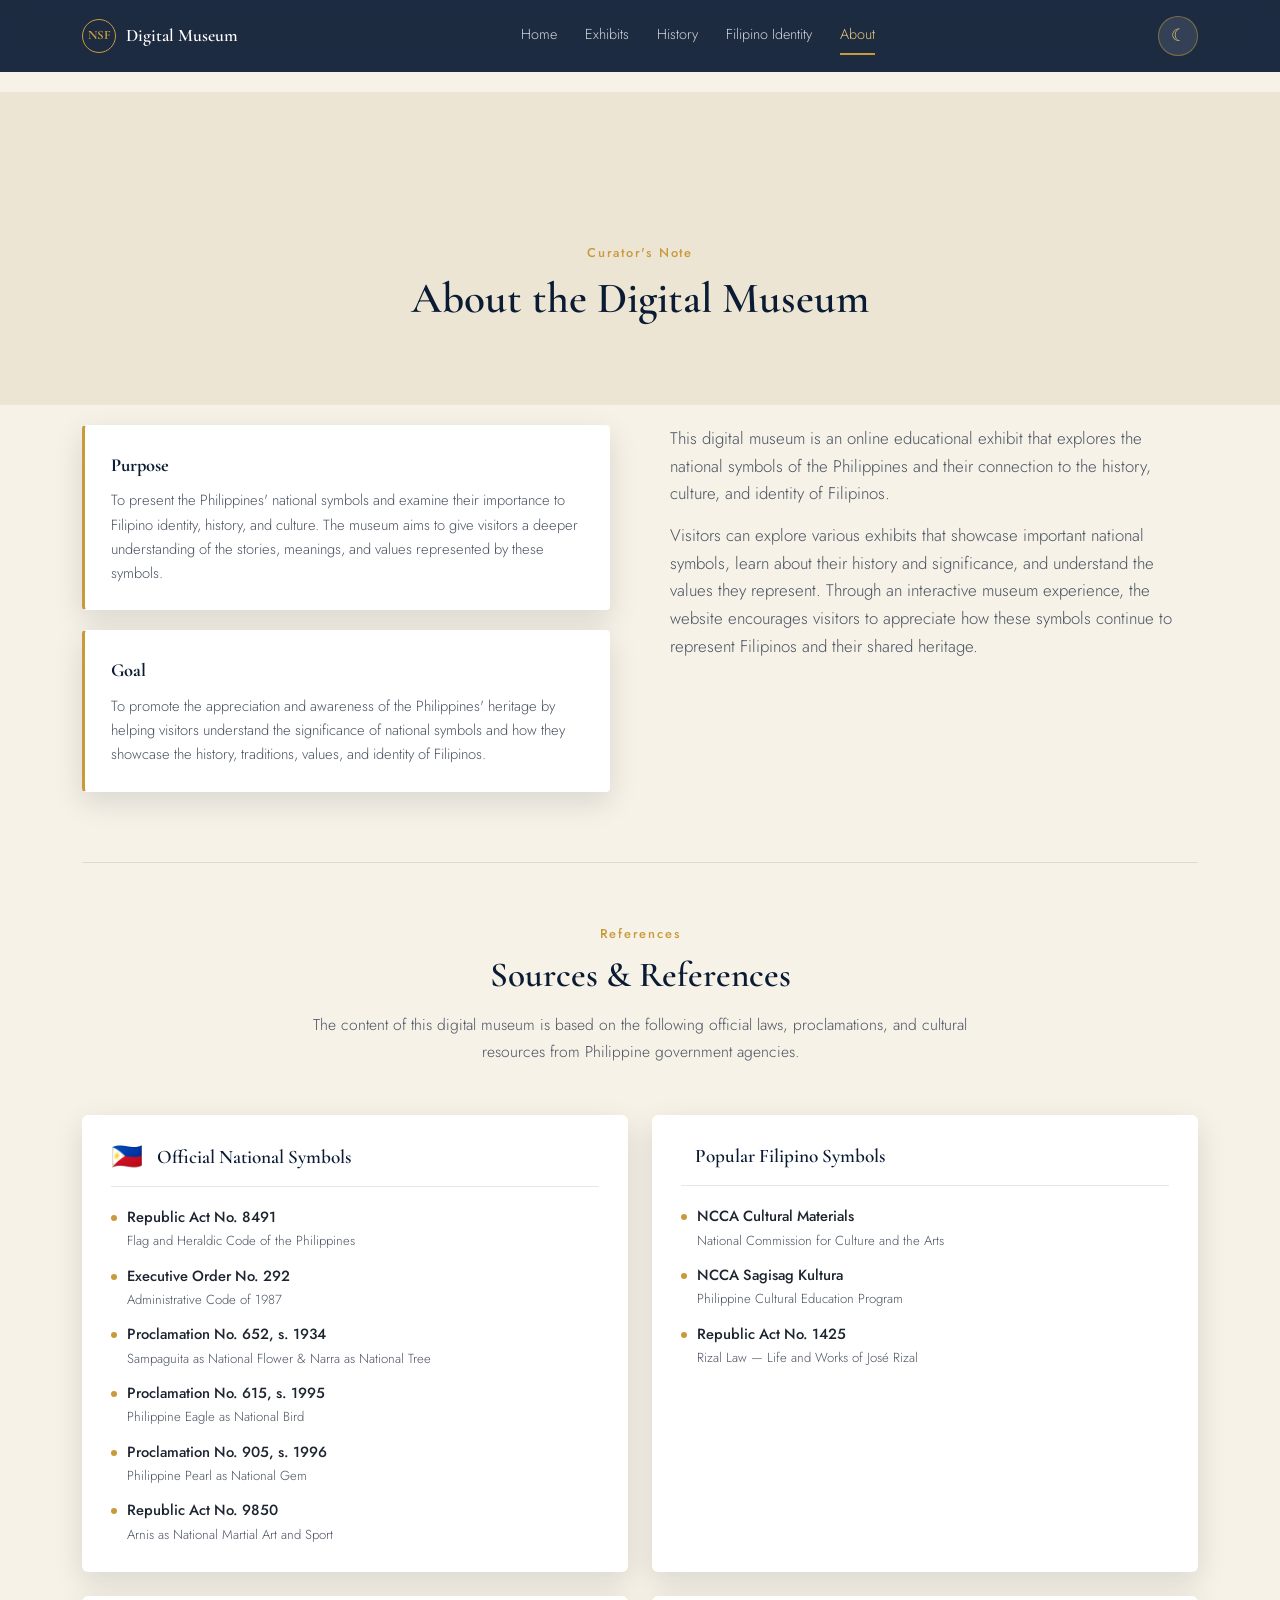
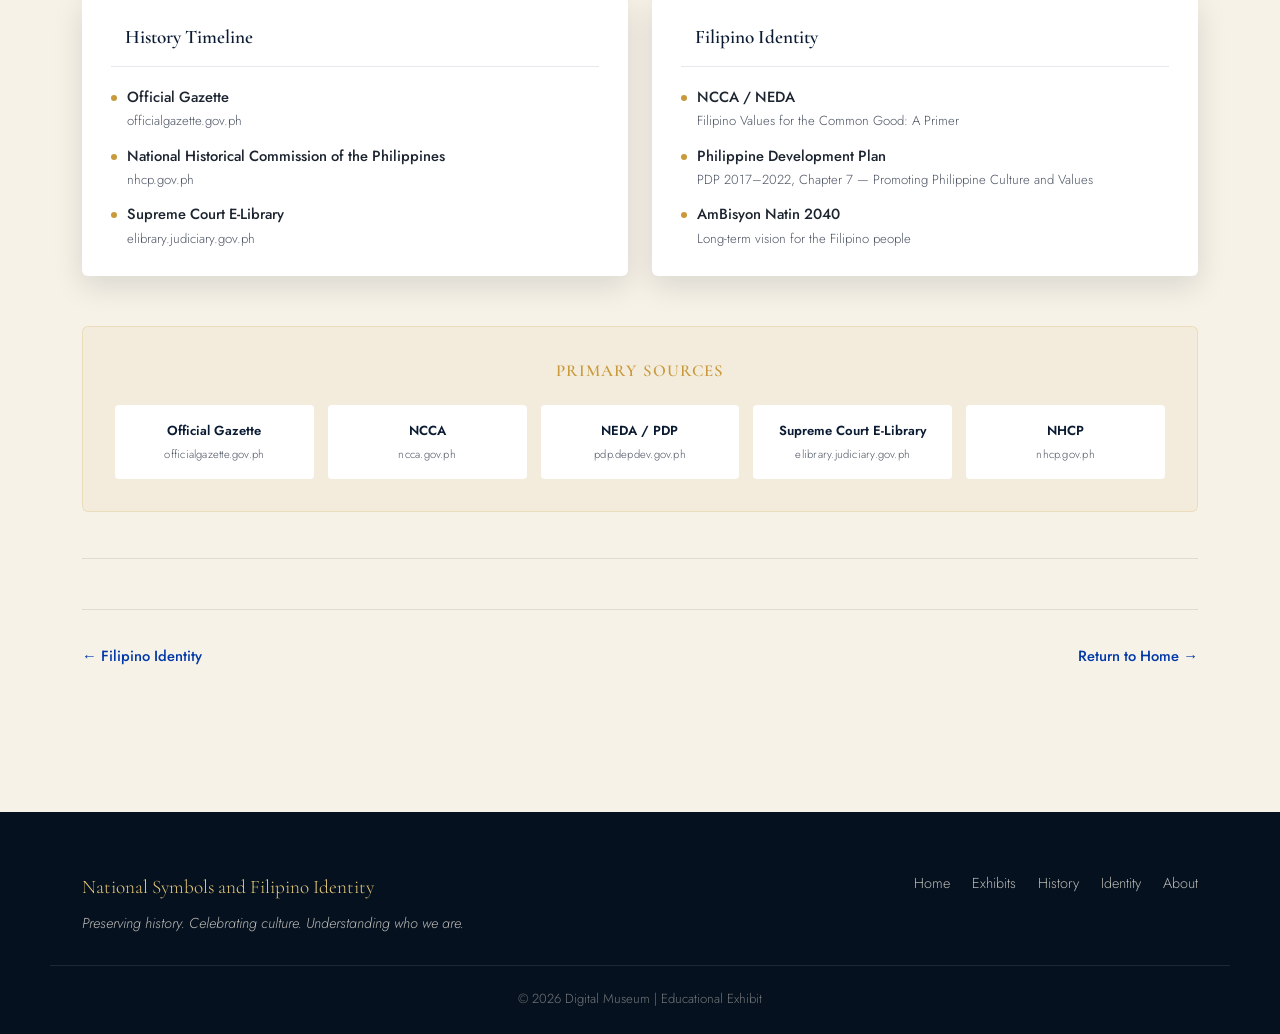
==== about.html @ f68a49ad "Add files via upload" ====
<!DOCTYPE html>
<html lang="en">
<head>
<meta charset="UTF-8">
<meta name="viewport" content="width=device-width, initial-scale=1.0">
<title>About the Digital Museum</title>
<meta name="description" content="About this educational digital exhibit on Philippine national symbols and Filipino identity.">
<link rel="preconnect" href="https://fonts.googleapis.com">
<link rel="preconnect" href="https://fonts.gstatic.com" crossorigin>
<link href="https://fonts.googleapis.com/css2?family=Cormorant+Garamond:ital,wght@0,500;0,600;0,700;1,500&family=Jost:wght@300;400;500;600&display=swap" rel="stylesheet">
<link rel="stylesheet" href="style.css">
</head>
<body>

<header class="navbar" id="navbar">
  <div class="nav-inner">
    <a href="index.html" class="nav-brand">
      <span class="brand-mark">NSF</span>
      <span class="brand-text">Digital&nbsp;Museum</span>
    </a>
    <nav class="nav-links" id="navLinks">
      <a href="index.html">Home</a>
      <a href="exhibits.html">Exhibits</a>
      <a href="history.html">History</a>
      <a href="identity.html">Filipino Identity</a>
      <a href="about.html" class="active" aria-current="page">About</a>
    </nav>
    <div class="nav-right">
      <button class="theme-toggle" id="themeToggle" aria-label="Toggle dark mode" title="Toggle dark mode">
        <span class="icon-moon">☾</span>
        <span class="icon-sun">☀</span>
      </button>
      <button class="nav-toggle" id="navToggle" aria-label="Toggle navigation" aria-expanded="false">
        <span></span><span></span><span></span>
      </button>
    </div>
  </div>
</header>

<main class="page-main">

  <div class="page-title-block">
    <div class="container">
      <p class="section-eyebrow center">Curator's Note</p>
      <h1 class="section-title center">About the Digital Museum</h1>
    </div>
  </div>

  <section class="about">
    <div class="container">
      <div class="about-grid">
        <div class="about-cards">
          <div class="about-card reveal">
            <h4>Purpose</h4>
            <p>To present the Philippines' national symbols and examine their importance to Filipino identity, history, and culture. The museum aims to give visitors a deeper understanding of the stories, meanings, and values represented by these symbols.</p>
          </div>
          <div class="about-card reveal">
            <h4>Goal</h4>
            <p>To promote the appreciation and awareness of the Philippines' heritage by helping visitors understand the significance of national symbols and how they showcase the history, traditions, values, and identity of Filipinos.</p>
          </div>
        </div>
        <div class="reveal">
          <p class="section-body">This digital museum is an online educational exhibit that explores the national symbols of the Philippines and their connection to the history, culture, and identity of Filipinos.</p>
          <p class="section-body">Visitors can explore various exhibits that showcase important national symbols, learn about their history and significance, and understand the values they represent. Through an interactive museum experience, the website encourages visitors to appreciate how these symbols continue to represent Filipinos and their shared heritage.</p>
        </div>
      </div>

      <!-- ===== SOURCES & REFERENCES ===== -->
      <div class="sources-section reveal">
        <div class="sources-header">
          <p class="section-eyebrow">References</p>
          <h2 class="sources-title">Sources &amp; References</h2>
          <p class="sources-intro">The content of this digital museum is based on the following official laws, proclamations, and cultural resources from Philippine government agencies.</p>
        </div>

        <div class="sources-grid">

          <!-- Official National Symbols -->
          <div class="sources-card">
            <div class="sources-card-header">
              <span class="sources-card-icon">🇵🇭</span>
              <h3>Official National Symbols</h3>
            </div>
            <ul class="sources-list">
              <li>
                <span class="source-name">Republic Act No. 8491</span>
                <span class="source-desc">Flag and Heraldic Code of the Philippines</span>
              </li>
              <li>
                <span class="source-name">Executive Order No. 292</span>
                <span class="source-desc">Administrative Code of 1987</span>
              </li>
              <li>
                <span class="source-name">Proclamation No. 652, s. 1934</span>
                <span class="source-desc">Sampaguita as National Flower &amp; Narra as National Tree</span>
              </li>
              <li>
                <span class="source-name">Proclamation No. 615, s. 1995</span>
                <span class="source-desc">Philippine Eagle as National Bird</span>
              </li>
              <li>
                <span class="source-name">Proclamation No. 905, s. 1996</span>
                <span class="source-desc">Philippine Pearl as National Gem</span>
              </li>
              <li>
                <span class="source-name">Republic Act No. 9850</span>
                <span class="source-desc">Arnis as National Martial Art and Sport</span>
              </li>
            </ul>
          </div>

          <!-- Popular Filipino Symbols -->
          <div class="sources-card">
            <div class="sources-card-header">
              <span class="sources-card-icon"></span>
              <h3>Popular Filipino Symbols</h3>
            </div>
            <ul class="sources-list">
              <li>
                <span class="source-name">NCCA Cultural Materials</span>
                <span class="source-desc">National Commission for Culture and the Arts</span>
              </li>
              <li>
                <span class="source-name">NCCA Sagisag Kultura</span>
                <span class="source-desc">Philippine Cultural Education Program</span>
              </li>
              <li>
                <span class="source-name">Republic Act No. 1425</span>
                <span class="source-desc">Rizal Law — Life and Works of José Rizal</span>
              </li>
            </ul>
          </div>

          <!-- History Timeline -->
          <div class="sources-card">
            <div class="sources-card-header">
              <span class="sources-card-icon"></span>
              <h3>History Timeline</h3>
            </div>
            <ul class="sources-list">
              <li>
                <span class="source-name">Official Gazette</span>
                <span class="source-desc">officialgazette.gov.ph</span>
              </li>
              <li>
                <span class="source-name">National Historical Commission of the Philippines</span>
                <span class="source-desc">nhcp.gov.ph</span>
              </li>
              <li>
                <span class="source-name">Supreme Court E-Library</span>
                <span class="source-desc">elibrary.judiciary.gov.ph</span>
              </li>
            </ul>
          </div>

          <!-- Filipino Identity -->
          <div class="sources-card">
            <div class="sources-card-header">
              <span class="sources-card-icon"></span>
              <h3>Filipino Identity</h3>
            </div>
            <ul class="sources-list">
              <li>
                <span class="source-name">NCCA / NEDA</span>
                <span class="source-desc">Filipino Values for the Common Good: A Primer</span>
              </li>
              <li>
                <span class="source-name">Philippine Development Plan</span>
                <span class="source-desc">PDP 2017–2022, Chapter 7 — Promoting Philippine Culture and Values</span>
              </li>
              <li>
                <span class="source-name">AmBisyon Natin 2040</span>
                <span class="source-desc">Long-term vision for the Filipino people</span>
              </li>
            </ul>
          </div>

        </div>

        <!-- Primary Sources Links -->
        <div class="sources-links">
          <p class="sources-links-title">Primary Sources</p>
          <div class="sources-links-grid">
            <a href="https://www.officialgazette.gov.ph" target="_blank" rel="noopener" class="source-link">
              <span class="source-link-name">Official Gazette</span>
              <span class="source-link-url">officialgazette.gov.ph</span>
            </a>
            <a href="https://ncca.gov.ph" target="_blank" rel="noopener" class="source-link">
              <span class="source-link-name">NCCA</span>
              <span class="source-link-url">ncca.gov.ph</span>
            </a>
            <a href="https://pdp.depdev.gov.ph" target="_blank" rel="noopener" class="source-link">
              <span class="source-link-name">NEDA / PDP</span>
              <span class="source-link-url">pdp.depdev.gov.ph</span>
            </a>
            <a href="https://elibrary.judiciary.gov.ph" target="_blank" rel="noopener" class="source-link">
              <span class="source-link-name">Supreme Court E-Library</span>
              <span class="source-link-url">elibrary.judiciary.gov.ph</span>
            </a>
            <a href="https://nhcp.gov.ph" target="_blank" rel="noopener" class="source-link">
              <span class="source-link-name">NHCP</span>
              <span class="source-link-url">nhcp.gov.ph</span>
            </a>
          </div>
        </div>

      </div>

      <div class="about-project">
        <nav class="journey-nav" aria-label="Museum journey navigation">
          <a href="identity.html" class="journey-link prev">&larr; Filipino Identity</a>
          <a href="index.html" class="journey-link next">Return to Home &rarr;</a>
        </nav>
      </div>
    </div>
  </section>

</main>

<footer class="site-footer">
  <div class="container footer-grid">
    <div>
      <p class="footer-title">National Symbols and Filipino Identity</p>
      <p class="footer-tagline">Preserving history. Celebrating culture. Understanding who we are.</p>
    </div>
    <nav class="footer-links">
      <a href="index.html">Home</a>
      <a href="exhibits.html">Exhibits</a>
      <a href="history.html">History</a>
      <a href="identity.html">Identity</a>
      <a href="about.html">About</a>
    </nav>
  </div>
  <p class="footer-copy">&copy; 2026 Digital Museum | Educational Exhibit</p>
</footer>

<script src="script.js"></script>
</body>
</html>
---- style.css ----
/* =============================================================
   National Symbols and Filipino Identity — Digital Museum
   Shared stylesheet used by every page
   ============================================================= */

:root {
  --navy: #0a1b33;
  --navy-deep: #06111f;
  --ph-blue: #0038a8;
  --gold: #c99a3c;
  --gold-light: #e6c878;
  --cream: #f6f2e7;
  --cream-dim: #ece5d3;
  --red: #ce1126;
  --ink: #1c2430;
  --white: #ffffff;

  --font-display: "Cormorant Garamond", Georgia, serif;
  --font-body: "Jost", "Segoe UI", sans-serif;

  --radius: 4px;
  --shadow-soft: 0 20px 50px rgba(6, 17, 31, 0.18);
  --shadow-card: 0 10px 30px rgba(6, 17, 31, 0.12);
  --transition: 0.35s cubic-bezier(0.4, 0, 0.2, 1);
}

/* =============================================================
   LIGHT MODE (default) — cream theme
   ============================================================= */

:root {
  --bg-main: var(--cream);
  --bg-alt: var(--cream-dim);
  --bg-viewer: var(--navy-deep);
  --bg-navbar: rgba(10, 27, 51, 0.92);

  --text-main: var(--ink);
  --text-muted: #4a5261;
  --text-heading: var(--navy);

  --card-bg: var(--white);
  --card-border: transparent;
  --line-color: rgba(10,27,51,0.1);
}

/* =============================================================
   DARK MODE — navy theme
   ============================================================= */

body.dark-mode {
  --bg-main: var(--navy-deep);
  --bg-alt: var(--navy);
  --bg-viewer: var(--navy-deep);
  --bg-navbar: rgba(6, 17, 31, 0.95);

  --text-main: rgba(246,242,231,0.85);
  --text-muted: rgba(246,242,231,0.7);
  --text-heading: var(--gold-light);

  --card-bg: rgba(255,255,255,0.06);
  --card-border: rgba(201,154,60,0.25);
  --line-color: rgba(255,255,255,0.12);
}

* { margin: 0; padding: 0; box-sizing: border-box; }

html { scroll-behavior: smooth; scroll-padding-top: 90px; }

body {
  font-family: var(--font-body);
  background: var(--bg-main);
  color: var(--text-main);
  line-height: 1.65;
  font-weight: 300;
  -webkit-font-smoothing: antialiased;
  overflow-x: hidden;
  transition: background 0.4s ease, color 0.4s ease;
}

img, svg { max-width: 100%; display: block; }
a { color: inherit; text-decoration: none; }

.container { max-width: 1180px; margin: 0 auto; padding: 0 32px; }

.sr-only {
  position: absolute; width: 1px; height: 1px;
  overflow: hidden; clip: rect(0,0,0,0); white-space: nowrap;
}

@media (prefers-reduced-motion: reduce) {
  *, *::before, *::after { animation-duration: 0.001ms !important; transition-duration: 0.001ms !important; }
  html { scroll-behavior: auto; }
}

/* ---------- Page header spacer ---------- */
.page-main { padding-top: 92px; background: var(--bg-main); transition: background 0.4s ease; }

/* ---------- Typography helpers ---------- */

.section-eyebrow {
  font-size: 0.8rem; letter-spacing: 0.14em; color: var(--gold);
  font-weight: 500; margin-bottom: 10px;
}
.section-eyebrow.center { text-align: center; }
.section-eyebrow.on-dark { color: var(--gold-light); }

.section-title {
  font-family: var(--font-display); font-weight: 600;
  font-size: clamp(1.8rem, 3.4vw, 2.7rem); color: var(--text-heading);
  margin-bottom: 20px; line-height: 1.2;
  transition: color 0.4s ease;
}
.section-title.center { text-align: center; }
.section-title.on-dark { color: var(--white); }

.section-body {
  font-size: 1.05rem; color: var(--text-muted); max-width: 62ch; margin-bottom: 14px;
  transition: color 0.4s ease;
}
.section-body.center { margin-left: auto; margin-right: auto; text-align: center; }
.section-body.on-dark { color: rgba(246,242,231,0.78); }
.gallery-lead { max-width: 56ch; margin-bottom: 46px; }

.page-title-block {
  padding: 150px 0 60px; text-align: center;
  background: var(--bg-alt);
  transition: background 0.4s ease;
}
.page-title-block.compact { padding: 118px 0 0; }

/* ---------- Buttons ---------- */

.btn {
  display: inline-flex; align-items: center; gap: 8px;
  padding: 15px 32px; border-radius: var(--radius);
  font-family: var(--font-body); font-size: 0.95rem; font-weight: 500;
  letter-spacing: 0.02em; cursor: pointer; border: 1px solid transparent;
  transition: transform var(--transition), box-shadow var(--transition), background var(--transition), color var(--transition);
}
.btn-primary { background: var(--gold); color: var(--navy-deep); }
.btn-primary:hover { background: var(--gold-light); transform: translateY(-2px); box-shadow: var(--shadow-card); }
.btn-outline { background: transparent; border-color: var(--text-heading); color: var(--text-heading); }
.btn-outline:hover { background: var(--text-heading); color: var(--bg-main); }
.btn-outline.on-dark { border-color: var(--gold); color: var(--gold-light); }
.btn-outline.on-dark:hover { background: var(--gold); color: var(--navy-deep); }
.btn-ghost { background: transparent; color: var(--ph-blue); padding: 10px 4px; font-weight: 500; }
.btn-ghost:hover { color: var(--red); }
body.dark-mode .btn-ghost { color: var(--gold-light); }
body.dark-mode .btn-ghost:hover { color: var(--white); }

.hero-actions { display: flex; gap: 18px; justify-content: center; flex-wrap: wrap; }

/* ---------- Navbar ---------- */

.navbar {
  position: fixed; top: 0; left: 0; right: 0; z-index: 1000;
  background: var(--bg-navbar); backdrop-filter: blur(10px);
  transition: box-shadow var(--transition), padding var(--transition), background 0.4s ease;
  padding: 16px 0;
}
.navbar.scrolled { box-shadow: 0 4px 24px rgba(0,0,0,0.2); padding: 10px 0; }
.nav-inner {
  max-width: 1180px; margin: 0 auto; padding: 0 32px;
  display: flex; align-items: center; justify-content: space-between;
}
.nav-brand { display: flex; align-items: center; gap: 10px; }
.brand-mark {
  width: 34px; height: 34px; border: 1px solid var(--gold); border-radius: 50%;
  display: flex; align-items: center; justify-content: center;
  font-family: var(--font-display); font-weight: 700; font-size: 0.8rem; color: var(--gold);
}
.brand-text { font-family: var(--font-display); font-size: 1.1rem; font-weight: 600; color: var(--white); }
.nav-links { display: flex; align-items: center; gap: 28px; }
.nav-links a { color: rgba(255,255,255,0.8); font-size: 0.9rem; transition: color var(--transition); position: relative; padding-bottom: 3px; }
.nav-links a:hover { color: var(--gold-light); }
.nav-links a.active { color: var(--gold-light); }
.nav-links a.active::after {
  content: ""; position: absolute; left: 0; right: 0; bottom: -6px; height: 2px; background: var(--gold);
}

.nav-right { display: flex; align-items: center; gap: 12px; }

/* ---------- Theme toggle button ---------- */

.theme-toggle {
  width: 40px; height: 40px; border-radius: 50%;
  background: rgba(255,255,255,0.1);
  border: 1px solid rgba(201,154,60,0.5);
  color: var(--gold-light);
  font-size: 1.1rem; line-height: 1; cursor: pointer;
  display: flex; align-items: center; justify-content: center;
  transition: background var(--transition), border-color var(--transition), transform var(--transition);
  padding: 0;
  flex-shrink: 0;
}
.theme-toggle:hover {
  background: var(--gold);
  color: var(--navy-deep);
  border-color: var(--gold);
  transform: scale(1.05);
}
.theme-toggle .icon-sun,
.theme-toggle .icon-moon {
  display: flex; align-items: center; justify-content: center;
  font-size: 1.05rem;
  line-height: 1;
}
.theme-toggle .icon-sun { display: none; }
.theme-toggle .icon-moon { display: flex; }

body.dark-mode .theme-toggle .icon-sun { display: flex; }
body.dark-mode .theme-toggle .icon-moon { display: none; }

/* ---------- Nav toggle (mobile) ---------- */

.nav-toggle { display: none; flex-direction: column; gap: 5px; background: none; border: none; cursor: pointer; padding: 6px; }
.nav-toggle span { width: 24px; height: 2px; background: var(--white); transition: transform var(--transition), opacity var(--transition); }
.nav-toggle.open span:nth-child(1) { transform: translateY(7px) rotate(45deg); }
.nav-toggle.open span:nth-child(2) { opacity: 0; }
.nav-toggle.open span:nth-child(3) { transform: translateY(-7px) rotate(-45deg); }

/* ---------- Reveal-on-scroll ---------- */

.reveal { opacity: 0; transform: translateY(24px); transition: opacity 0.7s ease, transform 0.7s ease; }
.reveal.in-view { opacity: 1; transform: translateY(0); }

/* =============================================================
   HOME PAGE
   ============================================================= */

.hero {
  position: relative; min-height: 92vh; display: flex; align-items: center; justify-content: center;
  text-align: center; overflow: hidden; padding: 140px 24px 80px;
  background: radial-gradient(circle at 50% 20%, #12274a 0%, var(--navy) 45%, var(--navy-deep) 100%);
}
.hero-bg { position: absolute; inset: 0; overflow: hidden; background: var(--navy-deep); }
.hero-slide {
  position: absolute; inset: 0;
  background-size: cover; background-position: center;
  opacity: 0;
  animation: heroKenBurns 18s ease-in-out infinite;
  transition: opacity 2s ease-in-out;
}
.hero-slide.active { opacity: 1; z-index: 1; }
@keyframes heroKenBurns {
  0% { transform: scale(1); }
  50% { transform: scale(1.1); }
  100% { transform: scale(1); }
}
.hero-overlay {
  position: absolute; inset: 0; z-index: 2;
  background:
    linear-gradient(180deg, rgba(6,17,31,0.55) 0%, rgba(6,17,31,0.75) 55%, rgba(6,17,31,0.92) 100%),
    radial-gradient(circle at 50% 35%, rgba(10,27,51,0.15) 0%, rgba(6,17,31,0.65) 75%);
}
.hero-content { position: relative; z-index: 2; max-width: 780px; }
.hero-eyebrow { color: var(--gold-light); letter-spacing: 0.18em; font-size: 0.82rem; margin-bottom: 18px; }
.hero-title {
  font-family: var(--font-display); font-weight: 600; font-size: clamp(2.4rem, 6vw, 4.2rem);
  color: var(--white); line-height: 1.12; margin-bottom: 22px;
}
.hero-subtitle {
  font-size: 1.1rem; color: rgba(246,242,231,0.82); max-width: 46ch; margin: 0 auto 38px;
  font-style: italic; font-family: var(--font-display);
}

.intro-short { padding: 90px 0; background: var(--bg-main); text-align: center; transition: background 0.4s ease; }
.intro-short .section-body { margin-left: auto; margin-right: auto; }

.museum-galleries { padding: 20px 0 100px; background: var(--bg-main); transition: background 0.4s ease; }
.gallery-cards { display: grid; grid-template-columns: repeat(4, 1fr); gap: 24px; }
.gallery-card {
  background: var(--card-bg); border-radius: var(--radius); padding: 40px 30px;
  box-shadow: var(--shadow-card); text-align: center; border-top: 3px solid var(--gold);
  border-left: 1px solid var(--card-border);
  border-right: 1px solid var(--card-border);
  border-bottom: 1px solid var(--card-border);
  transition: transform var(--transition), box-shadow var(--transition), background 0.4s ease;
}
.gallery-card:hover { transform: translateY(-8px); box-shadow: var(--shadow-soft); }
.gallery-number { font-family: var(--font-display); color: var(--gold); font-size: 0.85rem; letter-spacing: 0.12em; margin-bottom: 12px; display: block; }
.gallery-card h3 { font-family: var(--font-display); color: var(--text-heading); font-size: 1.5rem; margin-bottom: 12px; transition: color 0.4s ease; }
.gallery-card p { color: var(--text-muted); font-size: 0.95rem; margin-bottom: 22px; min-height: 66px; transition: color 0.4s ease; }

.final-cta {
  padding: 110px 0; text-align: center;
  background: linear-gradient(160deg, var(--navy) 0%, var(--navy-deep) 100%);
}
.final-cta h2 { font-family: var(--font-display); color: var(--white); font-size: clamp(1.6rem, 3vw, 2.3rem); margin-bottom: 30px; font-weight: 600; }

/* =============================================================
   EXHIBITS PAGE — CATEGORY SELECTION
   ============================================================= */

.category-select { padding-bottom: 90px; background: var(--bg-main); transition: background 0.4s ease; }
.category-select[hidden] { display: none; }
.category-select .page-title-block { background: var(--bg-main); }

.category-grid {
  display: grid;
  grid-template-columns: 1fr 1fr;
  gap: 28px;
  max-width: 900px;
  margin: 0 auto;
}

.category-card {
  background: var(--card-bg);
  border: 1px solid var(--card-border);
  border-top: 4px solid var(--gold);
  border-radius: var(--radius);
  padding: 40px 34px;
  box-shadow: var(--shadow-card);
  text-align: left;
  cursor: pointer;
  font-family: var(--font-body);
  color: var(--text-main);
  transition: transform var(--transition), box-shadow var(--transition), background 0.4s ease, border-color 0.4s ease;
}

.category-card:hover,
.category-card:focus-visible {
  transform: translateY(-6px);
  box-shadow: var(--shadow-soft);
  outline: none;
}

.category-card.popular { border-top-color: var(--ph-blue); }

.category-badge {
  display: inline-block;
  font-size: 0.72rem;
  letter-spacing: 0.14em;
  text-transform: uppercase;
  font-weight: 600;
  color: var(--gold);
  background: rgba(201, 154, 60, 0.12);
  padding: 5px 12px;
  border-radius: 999px;
  margin-bottom: 16px;
}

.category-badge.popular-badge {
  color: var(--ph-blue);
  background: rgba(0, 56, 168, 0.1);
}

.category-card h3 {
  font-family: var(--font-display);
  font-size: 1.6rem;
  color: var(--text-heading);
  margin-bottom: 12px;
  font-weight: 600;
  transition: color 0.4s ease;
}

.category-card p {
  font-size: 0.95rem;
  color: var(--text-muted);
  margin-bottom: 22px;
  line-height: 1.7;
  transition: color 0.4s ease;
}

.category-cta {
  font-size: 0.88rem;
  font-weight: 500;
  color: var(--ph-blue);
  display: inline-flex;
  align-items: center;
  gap: 6px;
  transition: color 0.4s ease;
}

body.dark-mode .category-cta { color: var(--gold-light); }
.category-card.popular .category-cta { color: var(--ph-blue); }
body.dark-mode .category-card.popular .category-cta { color: var(--gold-light); }
.category-card.official .category-cta { color: var(--gold); }

/* =============================================================
   EXHIBITS PAGE — IMMERSIVE VIEWER (always dark)
   ============================================================= */

.gallery { padding: 0; background: var(--navy-deep); }
.gallery[hidden] { display: none; }

.viewer-stage {
  position: relative; width: 100%; height: 88vh; min-height: 560px; max-height: 860px;
  overflow: hidden; background: var(--navy-deep);
  margin: 0; padding: 0; display: block;
}
.viewer-backdrop {
  position: absolute; inset: 0; display: flex; align-items: center; justify-content: center;
  background: radial-gradient(circle at 62% 38%, #172c52 0%, var(--navy-deep) 72%);
  transition: opacity 0.4s ease;
}
.viewer-backdrop::after {
  content: ""; position: absolute; inset: 0; z-index: 2; pointer-events: none;
  background: linear-gradient(0deg, rgba(6,17,31,0.8) 0%, rgba(6,17,31,0.25) 42%, rgba(6,17,31,0.05) 65%);
}
.viewer-backdrop .flag-art { width: 44%; max-width: 460px; }
.viewer-backdrop .eagle-art,
.viewer-backdrop .flower-art,
.viewer-backdrop .tree-art,
.viewer-backdrop .symbol-art { width: 38%; max-width: 360px; filter: drop-shadow(0 30px 46px rgba(0,0,0,0.45)); }
.viewer-backdrop .symbol-emoji {
  font-size: 10rem;
  line-height: 1;
  filter: drop-shadow(0 30px 46px rgba(0,0,0,0.5));
}

.viewer-arrow {
  position: absolute; top: 50%; transform: translateY(-50%);
  width: 50px; height: 50px; border-radius: 50%;
  background: rgba(6,17,31,0.5); border: 1px solid rgba(255,255,255,0.25); color: var(--white);
  font-size: 1.7rem; line-height: 1; cursor: pointer;
  display: flex; align-items: center; justify-content: center;
  transition: background var(--transition), border-color var(--transition);
  z-index: 5;
}
.viewer-arrow:hover { background: var(--gold); color: var(--navy-deep); border-color: var(--gold); }
.viewer-arrow.prev { left: 26px; }
.viewer-arrow.next { right: 26px; }

.viewer-caption {
  position: absolute; left: 40px; bottom: 44px; max-width: 480px; z-index: 4; color: var(--white);
}
.viewer-collection-label {
  font-size: 0.75rem; letter-spacing: 0.16em; text-transform: uppercase;
  color: var(--gold-light); margin-bottom: 10px; font-weight: 500;
}
.viewer-caption h2 { font-family: var(--font-display); font-size: 2rem; font-weight: 600; margin-bottom: 12px; text-shadow: 0 2px 16px rgba(0,0,0,0.5); }
.viewer-caption p#viewerDesc { font-size: 0.98rem; color: rgba(246,242,231,0.9); margin-bottom: 22px; text-shadow: 0 1px 10px rgba(0,0,0,0.5); }

.viewer-actions { display: flex; gap: 12px; flex-wrap: wrap; }
.viewer-actions .btn { padding: 13px 26px; font-size: 0.9rem; }

.viewer-scroll-cue {
  position: absolute; bottom: 18px; left: 50%; transform: translateX(-50%);
  color: rgba(255,255,255,0.55); font-size: 1.3rem; animation: viewerBounce 2s ease-in-out infinite; z-index: 3;
}
@keyframes viewerBounce { 0%, 100% { transform: translate(-50%, 0); } 50% { transform: translate(-50%, 6px); } }

/* ---------- Symbol art ---------- */

.flag-art { width: 55%; aspect-ratio: 2/1; position: relative; transition: transform var(--transition); }
.flag-white { position: absolute; inset: 0; background: var(--white); clip-path: polygon(0 0, 40% 50%, 0 100%); }
.flag-blue { position: absolute; inset: 0; background: var(--ph-blue); clip-path: polygon(38% 0, 100% 0, 100% 50%, 38% 50%); }
.flag-red { position: absolute; inset: 0; background: var(--red); clip-path: polygon(38% 50%, 100% 50%, 100% 100%, 38% 100%); }
.flag-sun { position: absolute; left: 8%; top: 50%; width: 16%; aspect-ratio: 1/1; transform: translateY(-50%);
  background: repeating-conic-gradient(var(--gold) 0deg 22.5deg, #b8860b 22.5deg 45deg); border-radius: 50%; }

.eagle-art, .flower-art, .tree-art { width: 52%; transition: transform var(--transition); }
.eagle-ring { fill: none; stroke: var(--gold); stroke-width: 1; opacity: 0.4; }
.eagle-body { fill: var(--gold-light); }
.petals { fill: var(--cream); }
.flower-center { fill: var(--gold); }
.tree-trunk { fill: #8a5a2b; }
.tree-canopy { fill: #3f7a4f; }
.tree-canopy.soft { fill: #4d8f5c; opacity: 0.9; }

/* ---------- Exhibit modal ---------- */

.modal-overlay {
  position: fixed; inset: 0; background: rgba(6,17,31,0.72);
  display: flex; align-items: center; justify-content: center; padding: 30px;
  opacity: 0; visibility: hidden; transition: opacity var(--transition), visibility var(--transition);
  z-index: 2000;
}
.modal-overlay.active { opacity: 1; visibility: visible; }
.modal-panel {
  background: var(--white); max-width: 860px; width: 100%; max-height: 86vh; overflow-y: auto;
  border-radius: var(--radius); display: grid; grid-template-columns: 0.9fr 1.1fr;
  position: relative; transform: scale(0.94) translateY(10px); transition: transform var(--transition);
  box-shadow: 0 30px 80px rgba(0,0,0,0.4);
}
.modal-overlay.active .modal-panel { transform: scale(1) translateY(0); }
.modal-media {
  background: linear-gradient(160deg, var(--navy) 0%, var(--navy-deep) 100%);
  display: flex; align-items: center; justify-content: center; padding: 40px; min-height: 260px;
  overflow: hidden; position: relative;
}
.modal-media svg, .modal-media .flag-art { width: 65%; }
.modal-media .symbol-emoji { font-size: 5rem; line-height: 1; }
.modal-content { padding: 40px 36px; }
.modal-category { color: var(--gold); font-size: 0.8rem; letter-spacing: 0.1em; margin-bottom: 6px; font-weight: 500; }
.modal-content h3 { font-family: var(--font-display); font-size: 1.9rem; color: var(--navy); margin-bottom: 14px; }
.modal-block { margin-bottom: 16px; }
.modal-block h4 { font-size: 0.82rem; letter-spacing: 0.06em; color: var(--ph-blue); margin-bottom: 5px; text-transform: uppercase; font-weight: 500; }
.modal-block p { font-size: 0.95rem; color: #3b4452; }
.modal-close {
  position: absolute; top: 16px; right: 16px; width: 36px; height: 36px; border-radius: 50%;
  border: none; background: rgba(6,17,31,0.5); color: var(--white); font-size: 1.4rem; line-height: 1;
  cursor: pointer; z-index: 5; display: flex; align-items: center; justify-content: center;
  transition: background var(--transition);
}
.modal-close:hover { background: var(--red); }
.modal-close-btn { margin-top: 8px; }

.modal-status {
  display: inline-block;
  font-size: 0.72rem;
  letter-spacing: 0.12em;
  text-transform: uppercase;
  font-weight: 600;
  padding: 5px 14px;
  border-radius: 999px;
  margin-bottom: 16px;
}
.modal-status.official { color: var(--gold); background: rgba(201, 154, 60, 0.12); }
.modal-status.popular { color: var(--ph-blue); background: rgba(0, 56, 168, 0.1); }

/* =============================================================
   EXHIBIT PHOTOS (JPG support)
   ============================================================= */

.exhibit-photo {
  width: 100%;
  height: 100%;
  object-fit: cover;
  display: block;
}

.viewer-backdrop .exhibit-photo {
  position: absolute;
  inset: 0;
  width: 100%;
  height: 100%;
  object-fit: cover;
  z-index: 1;
}

.modal-media .exhibit-photo {
  position: absolute;
  inset: 0;
  width: 100%;
  height: 100%;
  object-fit: cover;
}

.media-fallback {
  width: 100%;
  height: 100%;
  display: flex;
  align-items: center;
  justify-content: center;
}

.viewer-backdrop .media-fallback {
  position: absolute;
  inset: 0;
  background: radial-gradient(circle at 62% 38%, #172c52 0%, var(--navy-deep) 72%);
  z-index: 1;
}

.modal-media .media-fallback {
  position: absolute;
  inset: 0;
  width: 100%;
  height: 100%;
  display: flex;
  align-items: center;
  justify-content: center;
}

/* =============================================================
   HISTORY PAGE — VERTICAL ALTERNATING TIMELINE
   ============================================================= */

.history-timeline-section {
  padding: 40px 0 110px;
  background: var(--bg-main);
  transition: background 0.4s ease;
}

.history-timeline {
  position: relative;
  max-width: 1100px;
  margin: 0 auto;
  padding: 20px 0;
}

.history-line {
  position: absolute;
  top: 0;
  bottom: 0;
  left: 50%;
  transform: translateX(-50%);
  width: 2px;
  background: linear-gradient(
    to bottom,
    transparent 0%,
    var(--gold) 8%,
    var(--gold) 92%,
    transparent 100%
  );
  z-index: 1;
}

.history-item {
  position: relative;
  display: flex;
  align-items: flex-start;
  margin-bottom: 70px;
  z-index: 2;
}

.history-item:last-child {
  margin-bottom: 0;
}

.history-item:nth-child(odd) {
  flex-direction: row;
  justify-content: flex-start;
}

.history-item:nth-child(odd) .history-card {
  margin-right: auto;
  padding-right: 60px;
}

.history-item:nth-child(odd) .history-marker {
  order: 2;
  margin-left: auto;
  margin-right: auto;
}

.history-item:nth-child(even) {
  flex-direction: row-reverse;
  justify-content: flex-start;
}

.history-item:nth-child(even) .history-card {
  margin-left: auto;
  padding-left: 60px;
}

.history-item:nth-child(even) .history-marker {
  order: 2;
  margin-left: auto;
  margin-right: auto;
}

.history-marker {
  position: absolute;
  left: 50%;
  top: 20px;
  transform: translateX(-50%);
  z-index: 3;
  display: flex;
  align-items: center;
  justify-content: center;
  width: 80px;
  height: 80px;
  border-radius: 50%;
  background: var(--bg-main);
  border: 2px solid var(--gold);
  box-shadow: 0 0 0 6px var(--bg-main), 0 0 0 7px var(--gold);
  transition: background 0.4s ease, box-shadow 0.4s ease;
}

.history-year {
  font-family: var(--font-display);
  font-weight: 700;
  font-size: 1.1rem;
  color: var(--gold);
  letter-spacing: 0.02em;
  transition: color 0.4s ease;
}

body.dark-mode .history-marker {
  background: var(--navy-deep);
  box-shadow: 0 0 0 6px var(--navy-deep), 0 0 0 7px var(--gold);
}

body.dark-mode .history-year {
  color: var(--gold-light);
}

.history-card {
  width: calc(50% - 60px);
  background: var(--card-bg);
  border: 1px solid var(--card-border);
  border-radius: 6px;
  box-shadow: var(--shadow-card);
  overflow: hidden;
  transition: transform var(--transition), box-shadow var(--transition), background 0.4s ease, border-color 0.4s ease;
}

.history-card:hover {
  transform: translateY(-4px);
  box-shadow: var(--shadow-soft);
}

.history-card-inner {
  display: flex;
  flex-direction: column;
}

.history-media {
  position: relative;
  width: 100%;
  aspect-ratio: 16 / 9;
  overflow: hidden;
  background: linear-gradient(135deg, var(--navy) 0%, var(--navy-deep) 100%);
  display: flex;
  align-items: center;
  justify-content: center;
}

.history-photo {
  width: 100%;
  height: 100%;
  object-fit: cover;
  display: block;
}

.history-media-fallback {
  font-size: 4rem;
  line-height: 1;
  display: none;
  align-items: center;
  justify-content: center;
  filter: drop-shadow(0 8px 16px rgba(0,0,0,0.4));
}

.history-media.no-image .history-media-fallback {
  display: flex;
}

.history-content {
  padding: 24px 26px 26px;
}

.history-event-label {
  font-family: var(--font-display);
  font-size: 0.72rem;
  letter-spacing: 0.16em;
  text-transform: uppercase;
  color: var(--gold);
  font-weight: 600;
  margin-bottom: 6px;
  transition: color 0.4s ease;
}

.history-content h3 {
  font-family: var(--font-display);
  font-size: 1.5rem;
  font-weight: 600;
  color: var(--text-heading);
  margin-bottom: 10px;
  line-height: 1.25;
  transition: color 0.4s ease;
}

.history-summary {
  font-size: 0.95rem;
  color: var(--text-muted);
  line-height: 1.65;
  margin-bottom: 16px;
  transition: color 0.4s ease;
}

.history-toggle {
  display: inline-flex;
  align-items: center;
  gap: 8px;
  background: transparent;
  border: 1px solid var(--line-color);
  color: var(--text-main);
  font-family: var(--font-body);
  font-size: 0.82rem;
  font-weight: 500;
  letter-spacing: 0.04em;
  padding: 9px 18px;
  border-radius: var(--radius);
  cursor: pointer;
  transition: all var(--transition);
}

.history-toggle:hover {
  border-color: var(--gold);
  color: var(--gold);
}

.history-toggle-icon {
  font-size: 1.1rem;
  line-height: 1;
  transition: transform var(--transition);
}

.history-toggle[aria-expanded="true"] .history-toggle-icon {
  transform: rotate(45deg);
}

.history-toggle-text {
  font-size: 0.82rem;
}

.history-toggle[aria-expanded="true"] .history-toggle-text {
  font-size: 0;
}

.history-toggle[aria-expanded="true"] .history-toggle-text::before {
  content: "Show Less";
  font-size: 0.82rem;
}

.history-detail {
  max-height: 0;
  overflow: hidden;
  opacity: 0;
  margin-top: 0;
  transition: max-height 0.5s ease, opacity 0.4s ease, margin-top 0.4s ease;
}

.history-item[data-open="true"] .history-detail {
  max-height: 1400px;
  opacity: 1;
  margin-top: 20px;
}

.history-detail p {
  font-size: 0.92rem;
  color: var(--text-muted);
  line-height: 1.75;
  margin-bottom: 14px;
  transition: color 0.4s ease;
}

.history-detail p:last-child {
  margin-bottom: 0;
}

.history-connection {
  margin-top: 18px;
  padding: 16px 18px;
  background: rgba(201, 154, 60, 0.06);
  border-left: 3px solid var(--gold);
  border-radius: 0 var(--radius) var(--radius) 0;
  transition: background 0.4s ease;
}

body.dark-mode .history-connection {
  background: rgba(201, 154, 60, 0.08);
}

.history-connection h4 {
  font-size: 0.75rem;
  letter-spacing: 0.1em;
  text-transform: uppercase;
  color: var(--gold);
  font-weight: 600;
  margin-bottom: 6px;
  transition: color 0.4s ease;
}

.history-connection p {
  font-size: 0.9rem;
  color: var(--text-muted);
  line-height: 1.7;
  margin-bottom: 0;
  transition: color 0.4s ease;
}

.history-item[data-open="true"] .history-marker {
  border-color: var(--gold);
  box-shadow: 0 0 0 6px var(--bg-main), 0 0 0 7px var(--gold), 0 0 20px rgba(201, 154, 60, 0.3);
}

body.dark-mode .history-item[data-open="true"] .history-marker {
  box-shadow: 0 0 0 6px var(--navy-deep), 0 0 0 7px var(--gold), 0 0 20px rgba(201, 154, 60, 0.4);
}

/* =============================================================
   IDENTITY PAGE — MUSEUM GALLERY WALL
   ============================================================= */

.identity-gallery {
  padding: 20px 0 100px;
  background: var(--bg-main);
  transition: background 0.4s ease;
}

.identity-wall {
  display: grid;
  grid-template-columns: repeat(3, 1fr);
  gap: 30px;
}

.identity-frame {
  background: var(--card-bg);
  border: 1px solid var(--card-border);
  border-radius: 6px;
  overflow: hidden;
  box-shadow: var(--shadow-card);
  cursor: pointer;
  display: flex;
  flex-direction: column;
  transition: transform var(--transition), box-shadow var(--transition), background 0.4s ease, border-color 0.4s ease;
}

.identity-frame:hover,
.identity-frame:focus-visible {
  transform: translateY(-8px);
  box-shadow: var(--shadow-soft);
  outline: none;
  border-color: rgba(201, 154, 60, 0.5);
}

.identity-frame-media {
  position: relative;
  width: 100%;
  aspect-ratio: 4 / 3;
  overflow: hidden;
  background: radial-gradient(circle at 50% 40%, #17325c 0%, var(--navy-deep) 100%);
  display: flex;
  align-items: center;
  justify-content: center;
}

.identity-photo {
  width: 100%;
  height: 100%;
  object-fit: cover;
  display: block;
  transition: transform 0.6s ease;
}

.identity-frame:hover .identity-photo {
  transform: scale(1.06);
}

.identity-frame-fallback {
  font-size: 4rem;
  line-height: 1;
  display: none;
  align-items: center;
  justify-content: center;
  filter: drop-shadow(0 12px 24px rgba(0,0,0,0.4));
  transition: transform var(--transition);
}

.identity-frame:hover .identity-frame-fallback {
  transform: scale(1.1);
}

.identity-frame-band {
  background: var(--gold);
  padding: 14px 20px;
  text-align: center;
  transition: background 0.4s ease;
}

.identity-frame-band h4 {
  font-family: var(--font-display);
  color: var(--navy-deep);
  font-size: 1.15rem;
  font-weight: 600;
  letter-spacing: 0.01em;
  margin: 0;
}

.identity-frame-body {
  padding: 20px 22px 24px;
  flex: 1;
  display: flex;
  flex-direction: column;
  gap: 16px;
}

.identity-frame-body p {
  font-size: 0.9rem;
  color: var(--text-muted);
  line-height: 1.65;
  margin: 0;
  flex: 1;
  transition: color 0.4s ease;
}

.identity-frame-btn {
  align-self: flex-start;
  padding: 9px 20px;
  font-size: 0.82rem;
  margin-top: auto;
}

/* =============================================================
   IDENTITY MODAL
   ============================================================= */

.identity-modal-panel {
  max-width: 640px;
  grid-template-columns: 0.8fr 1.2fr;
}

.identity-modal-panel .modal-media {
  min-height: 260px;
  padding: 0;
  position: relative;
  overflow: hidden;
}

.identity-modal-panel .modal-media .identity-photo {
  position: absolute;
  inset: 0;
  width: 100%;
  height: 100%;
  object-fit: cover;
}

.identity-modal-panel .modal-media .identity-frame-fallback {
  font-size: 5rem;
  display: none;
  align-items: center;
  justify-content: center;
  width: 100%;
  height: 100%;
}

.identity-modal-panel .modal-content {
  padding: 36px 34px 36px;
}

.identity-modal-panel .modal-category {
  color: var(--gold);
  font-size: 0.78rem;
  letter-spacing: 0.14em;
  text-transform: uppercase;
  margin-bottom: 6px;
  font-weight: 600;
}

.identity-modal-panel h3 {
  font-family: var(--font-display);
  font-size: 1.9rem;
  color: var(--navy);
  margin-bottom: 18px;
  font-weight: 600;
}

.identity-modal-panel .modal-block p {
  font-size: 0.95rem;
  color: #3b4452;
  line-height: 1.75;
}

/* =============================================================
   REFLECTION
   ============================================================= */

.reflection { padding: 100px 0 20px; background: var(--bg-main); text-align: center; transition: background 0.4s ease; }
.reflection-inner { max-width: 640px; }
.reflection-form { display: flex; flex-direction: column; gap: 16px; align-items: center; }
.reflection-form textarea {
  width: 100%; padding: 18px; border-radius: var(--radius); border: 1px solid rgba(201,154,60,0.4);
  background: rgba(255,255,255,0.06); color: var(--text-main); font-family: var(--font-body); font-size: 1rem; resize: vertical;
  transition: color 0.4s ease, background 0.4s ease, border-color 0.4s ease;
}
body:not(.dark-mode) .reflection-form textarea {
  background: var(--white);
  color: var(--ink);
  border-color: rgba(201,154,60,0.5);
}
body:not(.dark-mode) .reflection-form textarea::placeholder { color: rgba(28,36,48,0.45); }
body.dark-mode .reflection-form textarea::placeholder { color: rgba(246,242,231,0.5); }
.reflection-form textarea:focus { outline: 2px solid var(--gold); }
.reflection-thanks { margin-top: 22px; display: none; color: var(--gold-light); font-family: var(--font-display); font-style: italic; font-size: 1.1rem; }
.reflection-thanks.show { display: block; }

/* =============================================================
   ABOUT PAGE
   ============================================================= */

.about { padding: 20px 0 110px; background: var(--bg-main); transition: background 0.4s ease; }
.about-grid { display: grid; grid-template-columns: 1fr 1fr; gap: 60px; align-items: start; }
.about-cards { display: grid; gap: 20px; }
.about-card {
  background: var(--card-bg); border: 1px solid var(--card-border);
  border-left: 3px solid var(--gold);
  padding: 24px 26px; box-shadow: var(--shadow-card); border-radius: var(--radius);
  transition: background 0.4s ease, border-color 0.4s ease;
}
.about-card h4 { font-family: var(--font-display); color: var(--text-heading); font-size: 1.15rem; margin-bottom: 8px; transition: color 0.4s ease; }
.about-card p { font-size: 0.92rem; color: var(--text-muted); transition: color 0.4s ease; }
.about-project { margin-top: 46px; padding-top: 40px; border-top: 1px solid var(--line-color); transition: border-color 0.4s ease; }

/* =============================================================
   ABOUT PAGE — SOURCES & REFERENCES
   ============================================================= */

.sources-section {
  margin-top: 70px;
  padding-top: 60px;
  border-top: 1px solid var(--line-color);
  transition: border-color 0.4s ease;
}

.sources-header {
  text-align: center;
  max-width: 720px;
  margin: 0 auto 50px;
}

.sources-title {
  font-family: var(--font-display);
  font-weight: 600;
  font-size: clamp(1.6rem, 3vw, 2.2rem);
  color: var(--text-heading);
  margin-bottom: 16px;
  line-height: 1.2;
  transition: color 0.4s ease;
}

.sources-intro {
  font-size: 0.98rem;
  color: var(--text-muted);
  line-height: 1.7;
  transition: color 0.4s ease;
}

.sources-grid {
  display: grid;
  grid-template-columns: repeat(2, 1fr);
  gap: 24px;
  margin-bottom: 50px;
}

.sources-card {
  background: var(--card-bg);
  border: 1px solid var(--card-border);
  border-radius: 6px;
  padding: 28px 28px 26px;
  box-shadow: var(--shadow-card);
  transition: transform var(--transition), box-shadow var(--transition), background 0.4s ease, border-color 0.4s ease;
}

.sources-card:hover {
  transform: translateY(-4px);
  box-shadow: var(--shadow-soft);
}

.sources-card-header {
  display: flex;
  align-items: center;
  gap: 14px;
  margin-bottom: 20px;
  padding-bottom: 16px;
  border-bottom: 1px solid var(--line-color);
  transition: border-color 0.4s ease;
}

.sources-card-icon {
  font-size: 1.6rem;
  line-height: 1;
  flex-shrink: 0;
}

.sources-card h3 {
  font-family: var(--font-display);
  font-size: 1.2rem;
  font-weight: 600;
  color: var(--text-heading);
  margin: 0;
  line-height: 1.3;
  transition: color 0.4s ease;
}

.sources-list {
  list-style: none;
  padding: 0;
  margin: 0;
  display: flex;
  flex-direction: column;
  gap: 14px;
}

.sources-list li {
  display: flex;
  flex-direction: column;
  gap: 3px;
  padding-left: 16px;
  position: relative;
}

.sources-list li::before {
  content: "";
  position: absolute;
  left: 0;
  top: 8px;
  width: 6px;
  height: 6px;
  border-radius: 50%;
  background: var(--gold);
  transition: background 0.4s ease;
}

.source-name {
  font-size: 0.92rem;
  font-weight: 500;
  color: var(--text-main);
  line-height: 1.45;
  transition: color 0.4s ease;
}

.source-desc {
  font-size: 0.82rem;
  color: var(--text-muted);
  line-height: 1.55;
  transition: color 0.4s ease;
}

.sources-links {
  background: rgba(201, 154, 60, 0.06);
  border: 1px solid rgba(201, 154, 60, 0.2);
  border-radius: 6px;
  padding: 30px 32px 32px;
  transition: background 0.4s ease, border-color 0.4s ease;
}

body.dark-mode .sources-links {
  background: rgba(201, 154, 60, 0.08);
}

.sources-links-title {
  font-family: var(--font-display);
  font-size: 1.05rem;
  font-weight: 600;
  color: var(--gold);
  letter-spacing: 0.06em;
  text-transform: uppercase;
  margin-bottom: 20px;
  text-align: center;
  transition: color 0.4s ease;
}

.sources-links-grid {
  display: grid;
  grid-template-columns: repeat(5, 1fr);
  gap: 14px;
}

.source-link {
  display: flex;
  flex-direction: column;
  gap: 4px;
  padding: 14px 16px;
  background: var(--card-bg);
  border: 1px solid var(--card-border);
  border-radius: var(--radius);
  text-align: center;
  transition: transform var(--transition), border-color var(--transition), box-shadow var(--transition), background 0.4s ease;
}

.source-link:hover {
  transform: translateY(-3px);
  border-color: var(--gold);
  box-shadow: 0 6px 18px rgba(201, 154, 60, 0.15);
}

.source-link-name {
  font-size: 0.82rem;
  font-weight: 600;
  color: var(--text-heading);
  transition: color 0.4s ease;
}

.source-link-url {
  font-size: 0.7rem;
  color: var(--text-muted);
  letter-spacing: 0.02em;
  transition: color 0.4s ease;
}

/* =============================================================
   JOURNEY NAV
   ============================================================= */

.journey-nav {
  display: flex; justify-content: space-between; align-items: center; gap: 20px; flex-wrap: wrap;
  padding: 34px 0; margin-top: 10px; border-top: 1px solid var(--line-color);
  transition: border-color 0.4s ease, background 0.4s ease;
}
.journey-link {
  font-size: 0.92rem; font-weight: 500; color: var(--ph-blue); display: inline-flex; align-items: center; gap: 8px;
  transition: color var(--transition), transform var(--transition);
}
.journey-link:hover { color: var(--red); transform: translateX(2px); }
.journey-link.next:hover { transform: translateX(4px); }
body.dark-mode .journey-link { color: var(--gold-light); }
body.dark-mode .journey-link:hover { color: var(--white); }

.gallery .journey-nav {
  background: var(--navy-deep);
  border-top-color: rgba(255,255,255,0.12);
}
.gallery .journey-link { color: var(--gold-light); }
.gallery .journey-link:hover { color: var(--white); }

/* =============================================================
   FOOTER
   ============================================================= */

.site-footer { background: var(--navy-deep); color: rgba(246,242,231,0.75); padding: 60px 0 24px; }
.footer-grid {
  display: flex; justify-content: space-between; align-items: flex-start; flex-wrap: wrap; gap: 24px;
  padding-bottom: 30px; border-bottom: 1px solid rgba(255,255,255,0.1);
}
.footer-title { font-family: var(--font-display); color: var(--gold-light); font-size: 1.2rem; margin-bottom: 8px; }
.footer-tagline { font-size: 0.9rem; font-style: italic; }
.footer-links { display: flex; gap: 22px; flex-wrap: wrap; }
.footer-links a { font-size: 0.9rem; transition: color var(--transition); }
.footer-links a:hover { color: var(--gold-light); }
.footer-copy { text-align: center; font-size: 0.82rem; margin-top: 22px; opacity: 0.6; }

/* =============================================================
   Responsive
   ============================================================= */

@media (max-width: 960px) {
  .gallery-cards { grid-template-columns: repeat(2, 1fr); }
  .about-grid { grid-template-columns: 1fr; gap: 40px; }
  .modal-panel { grid-template-columns: 1fr; }
  .modal-media { min-height: 220px; }

  .viewer-caption { left: 24px; right: 24px; bottom: 24px; max-width: none; }
  .viewer-backdrop .eagle-art, .viewer-backdrop .flower-art, .viewer-backdrop .tree-art, .viewer-backdrop .symbol-art { width: 46%; }
  .viewer-backdrop .symbol-emoji { font-size: 8rem; }

  .history-line {
    left: 30px;
    transform: none;
  }

  .history-item,
  .history-item:nth-child(odd),
  .history-item:nth-child(even) {
    flex-direction: row;
    justify-content: flex-start;
    margin-bottom: 50px;
  }

  .history-item:nth-child(odd) .history-card,
  .history-item:nth-child(even) .history-card {
    width: calc(100% - 70px);
    margin-left: 70px;
    margin-right: 0;
    padding: 0;
  }

  .history-item:nth-child(odd) .history-marker,
  .history-item:nth-child(even) .history-marker {
    position: absolute;
    left: 30px;
    top: 20px;
    transform: translateX(-50%);
    width: 56px;
    height: 56px;
    margin: 0;
  }

  .history-year {
    font-size: 0.85rem;
  }

  .history-content {
    padding: 20px 22px 22px;
  }

  .history-content h3 {
    font-size: 1.3rem;
  }

  .identity-wall {
    grid-template-columns: repeat(2, 1fr);
    gap: 24px;
  }

  .identity-modal-panel {
    grid-template-columns: 1fr;
    max-width: 520px;
  }

  .identity-modal-panel .modal-media {
    min-height: 220px;
  }

  .sources-grid {
    grid-template-columns: 1fr;
    gap: 20px;
  }

  .sources-links-grid {
    grid-template-columns: repeat(3, 1fr);
  }
}

@media (max-width: 720px) {
  .nav-links {
    position: fixed; top: 0; right: 0; height: 100vh; width: 78%; background: var(--navy-deep);
    flex-direction: column; align-items: flex-start; padding: 100px 30px 30px; gap: 26px;
    transform: translateX(100%); transition: transform var(--transition);
  }
  .nav-links.open { transform: translateX(0); }
  .nav-toggle { display: flex; }

  .journey-nav { flex-direction: column; align-items: flex-start; }

  .viewer-stage { height: 68vh; min-height: 440px; }
  .viewer-arrow { width: 40px; height: 40px; font-size: 1.3rem; }
  .viewer-arrow.prev { left: 12px; }
  .viewer-arrow.next { right: 12px; }
  .viewer-caption { left: 20px; right: 20px; bottom: 30px; max-width: none; }
  .viewer-caption h2 { font-size: 1.5rem; }
  .viewer-backdrop .symbol-emoji { font-size: 6rem; }

  .category-grid { grid-template-columns: 1fr; max-width: 480px; }
}

@media (max-width: 560px) {
  .exhibit-grid, .gallery-cards { grid-template-columns: 1fr; }
  .hero-title { font-size: 2.1rem; }
  .container { padding: 0 20px; }
  .page-title-block { padding: 130px 0 50px; }
  .viewer-caption h2 { font-size: 1.3rem; }
  .viewer-actions { flex-direction: column; align-items: flex-start; }
  .viewer-actions .btn { width: 100%; justify-content: center; }

  .history-timeline-section {
    padding: 20px 0 80px;
  }

  .history-item {
    margin-bottom: 40px;
  }

  .history-item:nth-child(odd) .history-card,
  .history-item:nth-child(even) .history-card {
    width: calc(100% - 60px);
    margin-left: 60px;
  }

  .history-media {
    aspect-ratio: 4 / 3;
  }

  .history-content {
    padding: 18px 18px 20px;
  }

  .history-content h3 {
    font-size: 1.2rem;
  }

  .history-summary {
    font-size: 0.88rem;
  }

  .history-toggle {
    font-size: 0.78rem;
    padding: 8px 14px;
  }

  .history-toggle-text {
    font-size: 0.78rem;
  }

  .history-toggle[aria-expanded="true"] .history-toggle-text::before {
    font-size: 0.78rem;
  }

  .identity-gallery {
    padding: 20px 0 70px;
  }

  .identity-wall {
    grid-template-columns: 1fr;
    gap: 22px;
  }

  .identity-frame-media {
    aspect-ratio: 16 / 10;
  }

  .identity-frame-body {
    padding: 18px 20px 22px;
  }

  .identity-modal-panel h3 {
    font-size: 1.5rem;
  }

  .identity-modal-panel .modal-content {
    padding: 28px 24px 30px;
  }

  .sources-section {
    margin-top: 50px;
    padding-top: 40px;
  }

  .sources-card {
    padding: 22px 22px 20px;
  }

  .sources-links {
    padding: 24px 22px 26px;
  }

  .sources-links-grid {
    grid-template-columns: repeat(2, 1fr);
  }

  .sources-links-title {
    font-size: 0.95rem;
  }

  .source-link {
    padding: 12px 12px;
  }

  .source-link-name {
    font-size: 0.78rem;
  }

  .source-link-url {
    font-size: 0.65rem;
  }
}
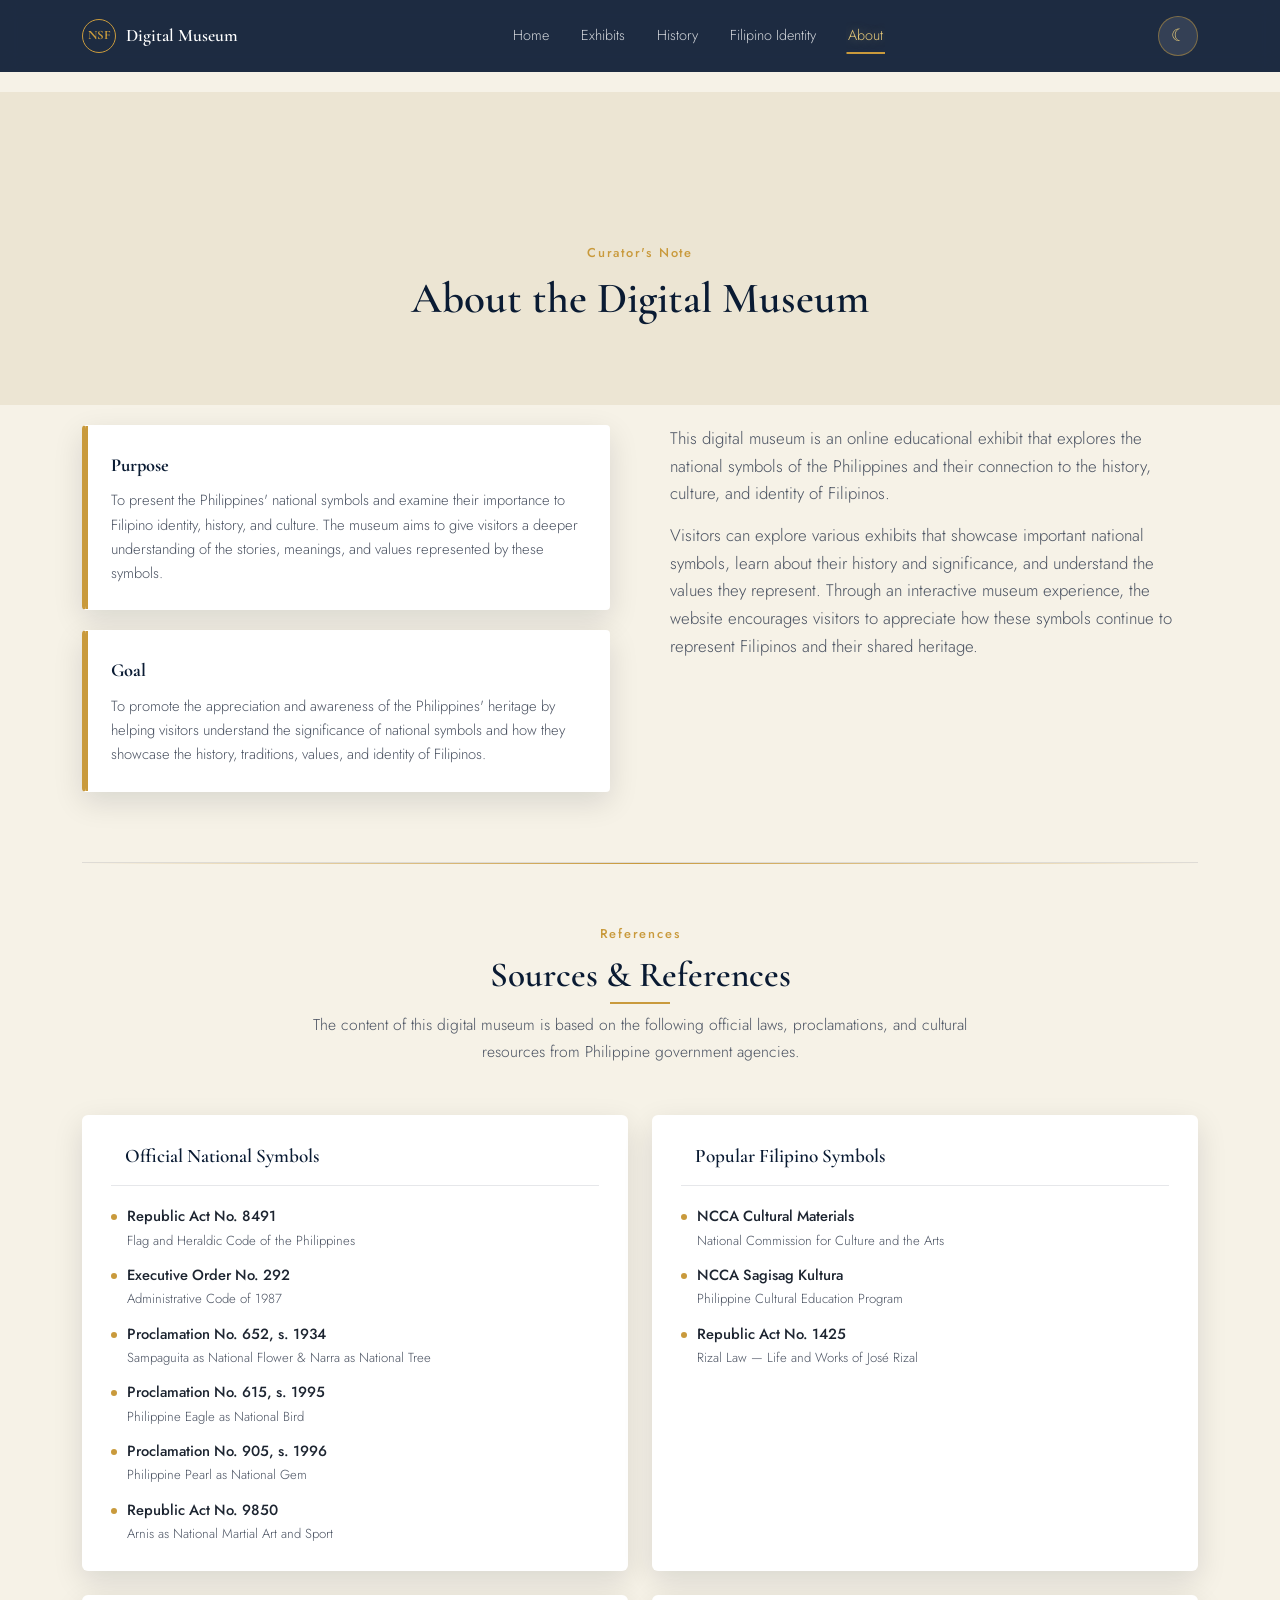
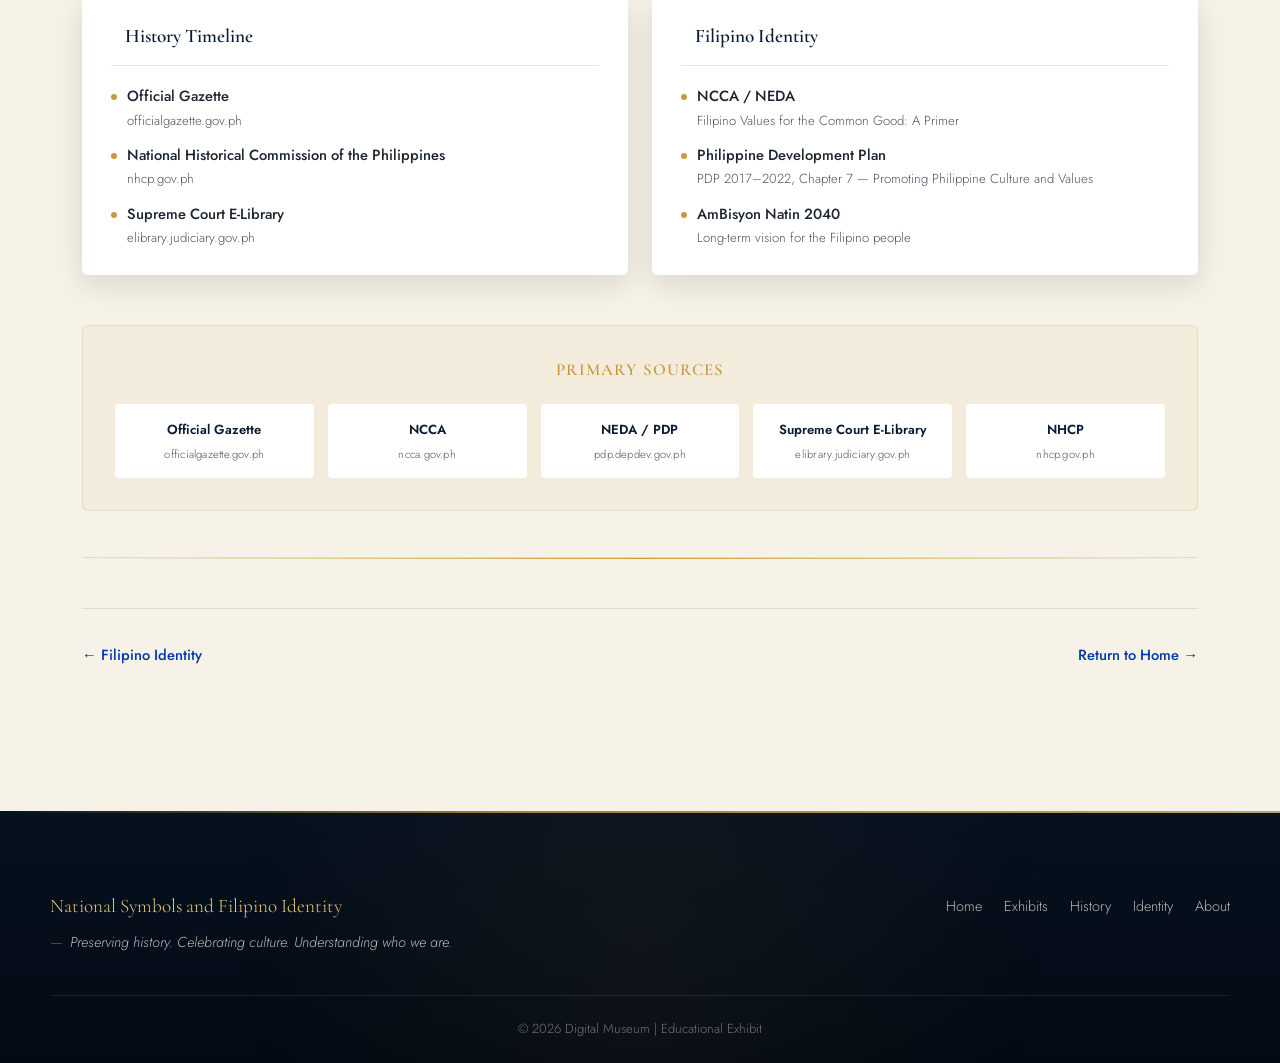
==== commit 52a7ca78: "Add files via upload" ====
--- a/about.html
+++ b/about.html
@@ -12,7 +12,16 @@
 </head>
 <body>
 
+<!-- Scroll Progress Bar -->
+<div class="scroll-progress" id="scrollProgress"></div>
+
+<!-- Back to Top Button -->
+<button class="back-to-top" id="backToTop" aria-label="Back to top">
+  <span>↑</span>
+</button>
+
 <header class="navbar" id="navbar">
+
   <div class="nav-inner">
     <a href="index.html" class="nav-brand">
       <span class="brand-mark">NSF</span>
@@ -78,7 +87,7 @@
           <!-- Official National Symbols -->
           <div class="sources-card">
             <div class="sources-card-header">
-              <span class="sources-card-icon">🇵🇭</span>
+              <span class="sources-card-icon"></span>
               <h3>Official National Symbols</h3>
             </div>
             <ul class="sources-list">
--- a/style.css
+++ b/style.css
@@ -74,7 +74,21 @@
   font-weight: 300;
   -webkit-font-smoothing: antialiased;
   overflow-x: hidden;
+  width: 100%;
+  max-width: 100vw;
   transition: background 0.4s ease, color 0.4s ease;
+  animation: pageFadeIn 0.6s ease-out;
+}
+
+@keyframes pageFadeIn {
+  from {
+    opacity: 0;
+    transform: translateY(8px);
+  }
+  to {
+    opacity: 1;
+    transform: translateY(0);
+  }
 }
 
 img, svg { max-width: 100%; display: block; }
@@ -93,7 +107,17 @@
 }
 
 /* ---------- Page header spacer ---------- */
-.page-main { padding-top: 92px; background: var(--bg-main); transition: background 0.4s ease; }
+.page-main {
+  padding-top: 92px;
+  background: var(--bg-main);
+  transition: background 0.4s ease;
+}
+
+/* Kapag nasa gallery/viewer, dark ang background ng page-main */
+.page-main:has(.gallery:not([hidden])),
+.page-main.viewer-active {
+  background: var(--navy-deep);
+}
 
 /* ---------- Typography helpers ---------- */
 
@@ -126,7 +150,7 @@
   background: var(--bg-alt);
   transition: background 0.4s ease;
 }
-.page-title-block.compact { padding: 118px 0 0; }
+.page-title-block.compact { padding: 118px 0 40px; }
 
 /* ---------- Buttons ---------- */
 
@@ -136,6 +160,8 @@
   font-family: var(--font-body); font-size: 0.95rem; font-weight: 500;
   letter-spacing: 0.02em; cursor: pointer; border: 1px solid transparent;
   transition: transform var(--transition), box-shadow var(--transition), background var(--transition), color var(--transition);
+  position: relative;
+  overflow: hidden;
 }
 .btn-primary { background: var(--gold); color: var(--navy-deep); }
 .btn-primary:hover { background: var(--gold-light); transform: translateY(-2px); box-shadow: var(--shadow-card); }
@@ -148,17 +174,46 @@
 body.dark-mode .btn-ghost { color: var(--gold-light); }
 body.dark-mode .btn-ghost:hover { color: var(--white); }
 
+/* Button ripple effect */
+.btn::before {
+  content: "";
+  position: absolute;
+  top: 50%;
+  left: 50%;
+  width: 0;
+  height: 0;
+  background: rgba(255, 255, 255, 0.2);
+  border-radius: 50%;
+  transform: translate(-50%, -50%);
+  transition: width 0.6s ease, height 0.6s ease;
+  pointer-events: none;
+}
+.btn:hover::before {
+  width: 300px;
+  height: 300px;
+}
+
 .hero-actions { display: flex; gap: 18px; justify-content: center; flex-wrap: wrap; }
 
-/* ---------- Navbar ---------- */
+/* =============================================================
+   NAVBAR
+   ============================================================= */
 
 .navbar {
   position: fixed; top: 0; left: 0; right: 0; z-index: 1000;
   background: var(--bg-navbar); backdrop-filter: blur(10px);
-  transition: box-shadow var(--transition), padding var(--transition), background 0.4s ease;
+  transition: box-shadow 0.4s ease, padding 0.4s ease, background 0.4s ease, backdrop-filter 0.4s ease;
   padding: 16px 0;
 }
-.navbar.scrolled { box-shadow: 0 4px 24px rgba(0,0,0,0.2); padding: 10px 0; }
+.navbar.scrolled {
+  box-shadow: 0 4px 24px rgba(0,0,0,0.2);
+  padding: 10px 0;
+  backdrop-filter: blur(16px) saturate(180%);
+  background: rgba(6, 17, 31, 0.85);
+}
+body:not(.dark-mode) .navbar.scrolled {
+  background: rgba(10, 27, 51, 0.95);
+}
 .nav-inner {
   max-width: 1180px; margin: 0 auto; padding: 0 32px;
   display: flex; align-items: center; justify-content: space-between;
@@ -168,15 +223,48 @@
   width: 34px; height: 34px; border: 1px solid var(--gold); border-radius: 50%;
   display: flex; align-items: center; justify-content: center;
   font-family: var(--font-display); font-weight: 700; font-size: 0.8rem; color: var(--gold);
-}
-.brand-text { font-family: var(--font-display); font-size: 1.1rem; font-weight: 600; color: var(--white); }
+  position: relative;
+  animation: brandPulse 3s ease-in-out infinite;
+}
+@keyframes brandPulse {
+  0%, 100% { box-shadow: 0 0 0 0 rgba(201, 154, 60, 0.4); }
+  50% { box-shadow: 0 0 0 8px rgba(201, 154, 60, 0); }
+}
+.nav-brand:hover .brand-mark {
+  animation: none;
+  transform: scale(1.08);
+  box-shadow: 0 0 0 4px rgba(201, 154, 60, 0.3);
+  transition: transform 0.3s ease, box-shadow 0.3s ease;
+}
+.brand-text {
+  font-family: var(--font-display); font-size: 1.1rem; font-weight: 600; color: var(--white);
+  transition: color 0.3s ease;
+}
+.nav-brand:hover .brand-text { color: var(--gold-light); }
+
 .nav-links { display: flex; align-items: center; gap: 28px; }
-.nav-links a { color: rgba(255,255,255,0.8); font-size: 0.9rem; transition: color var(--transition); position: relative; padding-bottom: 3px; }
+.nav-links a {
+  color: rgba(255,255,255,0.8); font-size: 0.9rem;
+  transition: color 0.3s ease;
+  position: relative; padding: 6px 2px;
+  overflow: hidden;
+}
+.nav-links a::before {
+  content: "";
+  position: absolute;
+  left: 50%;
+  bottom: 0;
+  width: 0;
+  height: 2px;
+  background: var(--gold);
+  transition: width 0.35s cubic-bezier(0.4, 0, 0.2, 1),
+              left 0.35s cubic-bezier(0.4, 0, 0.2, 1);
+  transform: translateX(-50%);
+}
+.nav-links a:hover::before { width: 100%; left: 50%; }
 .nav-links a:hover { color: var(--gold-light); }
-.nav-links a.active { color: var(--gold-light); }
-.nav-links a.active::after {
-  content: ""; position: absolute; left: 0; right: 0; bottom: -6px; height: 2px; background: var(--gold);
-}
+.nav-links a.active { color: var(--gold-light); text-shadow: 0 0 12px rgba(230, 200, 120, 0.4); }
+.nav-links a.active::before { width: 100%; left: 50%; }
 
 .nav-right { display: flex; align-items: center; gap: 12px; }
 
@@ -189,48 +277,69 @@
   color: var(--gold-light);
   font-size: 1.1rem; line-height: 1; cursor: pointer;
   display: flex; align-items: center; justify-content: center;
-  transition: background var(--transition), border-color var(--transition), transform var(--transition);
+  transition: background 0.35s ease,
+              border-color 0.35s ease,
+              transform 0.45s cubic-bezier(0.34, 1.56, 0.64, 1),
+              box-shadow 0.35s ease;
   padding: 0;
   flex-shrink: 0;
+  position: relative;
+  overflow: hidden;
 }
 .theme-toggle:hover {
   background: var(--gold);
   color: var(--navy-deep);
   border-color: var(--gold);
   transform: scale(1.05);
+  box-shadow: 0 0 20px rgba(201, 154, 60, 0.4);
+}
+.theme-toggle:active {
+  transform: scale(0.92) rotate(-15deg);
 }
 .theme-toggle .icon-sun,
 .theme-toggle .icon-moon {
   display: flex; align-items: center; justify-content: center;
   font-size: 1.05rem;
   line-height: 1;
+  transition: opacity 0.35s ease, transform 0.5s cubic-bezier(0.34, 1.56, 0.64, 1);
 }
 .theme-toggle .icon-sun { display: none; }
 .theme-toggle .icon-moon { display: flex; }
 
-body.dark-mode .theme-toggle .icon-sun { display: flex; }
-body.dark-mode .theme-toggle .icon-moon { display: none; }
+body.dark-mode .theme-toggle .icon-sun { display: flex; transform: rotate(180deg); }
+body.dark-mode .theme-toggle .icon-moon { display: none; transform: rotate(-180deg); }
+
+.theme-toggle:hover .icon-moon { transform: rotate(-25deg) scale(1.1); }
+.theme-toggle:hover .icon-sun { transform: rotate(25deg) scale(1.1); }
 
 /* ---------- Nav toggle (mobile) ---------- */
 
-.nav-toggle { display: none; flex-direction: column; gap: 5px; background: none; border: none; cursor: pointer; padding: 6px; }
-.nav-toggle span { width: 24px; height: 2px; background: var(--white); transition: transform var(--transition), opacity var(--transition); }
+.nav-toggle {
+  display: none; flex-direction: column; gap: 5px;
+  background: none; border: none; cursor: pointer; padding: 6px;
+  transition: transform 0.35s ease;
+}
+.nav-toggle:hover { transform: scale(1.08); }
+.nav-toggle.open { transform: rotate(90deg); }
+.nav-toggle span {
+  width: 24px; height: 2px; background: var(--white);
+  transition: transform 0.35s cubic-bezier(0.4, 0, 0.2, 1),
+              opacity 0.3s ease,
+              background 0.3s ease,
+              width 0.3s ease;
+}
+.nav-toggle:hover span { background: var(--gold-light); }
 .nav-toggle.open span:nth-child(1) { transform: translateY(7px) rotate(45deg); }
 .nav-toggle.open span:nth-child(2) { opacity: 0; }
 .nav-toggle.open span:nth-child(3) { transform: translateY(-7px) rotate(-45deg); }
 
-/* ---------- Reveal-on-scroll ---------- */
-
-.reveal { opacity: 0; transform: translateY(24px); transition: opacity 0.7s ease, transform 0.7s ease; }
-.reveal.in-view { opacity: 1; transform: translateY(0); }
-
 /* =============================================================
    HOME PAGE
    ============================================================= */
 
 .hero {
   position: relative; min-height: 92vh; display: flex; align-items: center; justify-content: center;
-  text-align: center; overflow: hidden; padding: 140px 24px 80px;
+  text-align: center; overflow: hidden; padding: 140px 24px 140px;
   background: radial-gradient(circle at 50% 20%, #12274a 0%, var(--navy) 45%, var(--navy-deep) 100%);
 }
 .hero-bg { position: absolute; inset: 0; overflow: hidden; background: var(--navy-deep); }
@@ -238,14 +347,13 @@
   position: absolute; inset: 0;
   background-size: cover; background-position: center;
   opacity: 0;
-  animation: heroKenBurns 18s ease-in-out infinite;
+  animation: heroKenBurns 20s ease-in-out infinite;
   transition: opacity 2s ease-in-out;
 }
 .hero-slide.active { opacity: 1; z-index: 1; }
 @keyframes heroKenBurns {
-  0% { transform: scale(1); }
-  50% { transform: scale(1.1); }
-  100% { transform: scale(1); }
+  0%, 100% { transform: scale(1) translate(0, 0); }
+  50% { transform: scale(1.12) translate(-1%, -1%); }
 }
 .hero-overlay {
   position: absolute; inset: 0; z-index: 2;
@@ -254,6 +362,20 @@
     radial-gradient(circle at 50% 35%, rgba(10,27,51,0.15) 0%, rgba(6,17,31,0.65) 75%);
 }
 .hero-content { position: relative; z-index: 2; max-width: 780px; }
+
+.hero-anim {
+  opacity: 0;
+  transform: translateY(30px);
+  animation: heroStagger 0.9s cubic-bezier(0.4, 0, 0.2, 1) forwards;
+}
+.hero-anim:nth-child(1) { animation-delay: 0.2s; }
+.hero-anim:nth-child(2) { animation-delay: 0.4s; }
+.hero-anim:nth-child(3) { animation-delay: 0.6s; }
+.hero-anim:nth-child(4) { animation-delay: 0.8s; }
+@keyframes heroStagger {
+  to { opacity: 1; transform: translateY(0); }
+}
+
 .hero-eyebrow { color: var(--gold-light); letter-spacing: 0.18em; font-size: 0.82rem; margin-bottom: 18px; }
 .hero-title {
   font-family: var(--font-display); font-weight: 600; font-size: clamp(2.4rem, 6vw, 4.2rem);
@@ -264,36 +386,210 @@
   font-style: italic; font-family: var(--font-display);
 }
 
+/* ---------- Scroll Down Indicator ---------- */
+
+.scroll-cue {
+  position: absolute;
+  bottom: 30px;
+  left: 50%;
+  transform: translateX(-50%);
+  display: flex;
+  flex-direction: column;
+  align-items: center;
+  gap: 12px;
+  color: rgba(255, 255, 255, 0.75);
+  font-size: 0.72rem;
+  letter-spacing: 0.2em;
+  text-transform: uppercase;
+  z-index: 3;
+  transition: color 0.3s ease, transform 0.3s ease;
+  animation: cueFadeIn 1s ease 1.2s both;
+}
+@keyframes cueFadeIn {
+  from { opacity: 0; transform: translateX(-50%) translateY(15px); }
+  to { opacity: 1; transform: translateX(-50%) translateY(0); }
+}
+.scroll-cue:hover {
+  color: var(--gold-light);
+  transform: translateX(-50%) translateY(-4px);
+}
+.scroll-cue-text { font-weight: 500; }
+.scroll-cue-line {
+  width: 1px;
+  height: 40px;
+  background: linear-gradient(
+    to bottom,
+    rgba(255, 255, 255, 0.6) 0%,
+    rgba(255, 255, 255, 0) 100%
+  );
+  position: relative;
+  overflow: hidden;
+}
+.scroll-cue-line::after {
+  content: "";
+  position: absolute;
+  top: 0; left: 0;
+  width: 100%; height: 12px;
+  background: var(--gold-light);
+  animation: cueLineDrop 2s ease-in-out infinite;
+}
+@keyframes cueLineDrop {
+  0% { transform: translateY(-12px); opacity: 0; }
+  30% { opacity: 1; }
+  100% { transform: translateY(40px); opacity: 0; }
+}
+
+/* ---------- Intro + Stats ---------- */
+
 .intro-short { padding: 90px 0; background: var(--bg-main); text-align: center; transition: background 0.4s ease; }
 .intro-short .section-body { margin-left: auto; margin-right: auto; }
 
+.stats-grid {
+  display: grid;
+  grid-template-columns: repeat(4, 1fr);
+  gap: 24px;
+  max-width: 900px;
+  margin: 60px auto 0;
+}
+.stat-card {
+  text-align: center;
+  padding: 28px 16px;
+  background: var(--card-bg);
+  border: 1px solid var(--card-border);
+  border-top: 3px solid var(--gold);
+  border-radius: var(--radius);
+  box-shadow: var(--shadow-card);
+  transition: transform var(--transition), box-shadow var(--transition), background 0.4s ease;
+}
+.stat-card:hover {
+  transform: translateY(-6px);
+  box-shadow: var(--shadow-soft);
+}
+.stat-number {
+  display: block;
+  font-family: var(--font-display);
+  font-size: clamp(2rem, 4vw, 3rem);
+  font-weight: 700;
+  color: var(--gold);
+  line-height: 1;
+  margin-bottom: 8px;
+  transition: color 0.4s ease;
+}
+.stat-label {
+  font-size: 0.78rem;
+  letter-spacing: 0.12em;
+  text-transform: uppercase;
+  color: var(--text-muted);
+  font-weight: 500;
+  transition: color 0.4s ease;
+}
+
+/* ---------- Gallery Cards + 3D Tilt ---------- */
+
 .museum-galleries { padding: 20px 0 100px; background: var(--bg-main); transition: background 0.4s ease; }
 .gallery-cards { display: grid; grid-template-columns: repeat(4, 1fr); gap: 24px; }
+
 .gallery-card {
-  background: var(--card-bg); border-radius: var(--radius); padding: 40px 30px;
-  box-shadow: var(--shadow-card); text-align: center; border-top: 3px solid var(--gold);
-  border-left: 1px solid var(--card-border);
-  border-right: 1px solid var(--card-border);
-  border-bottom: 1px solid var(--card-border);
-  transition: transform var(--transition), box-shadow var(--transition), background 0.4s ease;
-}
-.gallery-card:hover { transform: translateY(-8px); box-shadow: var(--shadow-soft); }
-.gallery-number { font-family: var(--font-display); color: var(--gold); font-size: 0.85rem; letter-spacing: 0.12em; margin-bottom: 12px; display: block; }
-.gallery-card h3 { font-family: var(--font-display); color: var(--text-heading); font-size: 1.5rem; margin-bottom: 12px; transition: color 0.4s ease; }
-.gallery-card p { color: var(--text-muted); font-size: 0.95rem; margin-bottom: 22px; min-height: 66px; transition: color 0.4s ease; }
+  background: var(--card-bg);
+  border-radius: var(--radius);
+  padding: 40px 30px;
+  box-shadow: var(--shadow-card);
+  text-align: center;
+  border: 1px solid var(--card-border);
+  border-top: 3px solid var(--gold);
+  transition: transform 0.4s cubic-bezier(0.4, 0, 0.2, 1),
+              box-shadow 0.4s ease,
+              background 0.4s ease,
+              border-color 0.4s ease;
+  position: relative;
+  overflow: visible;
+  transform-style: preserve-3d;
+  transform: perspective(1000px) rotateX(0) rotateY(0) translateY(0) scale(1);
+  will-change: transform;
+}
+
+.gallery-card::before {
+  content: "";
+  position: absolute;
+  top: 0; left: 0; right: 0;
+  height: 3px;
+  background: linear-gradient(
+    90deg,
+    transparent 0%,
+    var(--gold) 20%,
+    var(--gold-light) 50%,
+    var(--gold) 80%,
+    transparent 100%
+  );
+  background-size: 200% 100%;
+  opacity: 0;
+  transition: opacity 0.4s ease;
+  animation: goldShimmer 2s linear infinite;
+  border-radius: var(--radius) var(--radius) 0 0;
+  pointer-events: none;
+}
+
+.gallery-card:hover::before { opacity: 1; }
+
+.gallery-card:hover {
+  transform: perspective(1000px) rotateX(-6deg) rotateY(6deg) translateY(-12px) scale(1.02);
+  box-shadow:
+    0 30px 60px rgba(6, 17, 31, 0.3),
+    0 0 40px rgba(201, 154, 60, 0.3),
+    0 0 0 1px rgba(201, 154, 60, 0.4);
+  border-color: rgba(201, 154, 60, 0.5);
+  z-index: 10;
+}
+
+@keyframes goldShimmer {
+  0% { background-position: 200% 0; }
+  100% { background-position: -200% 0; }
+}
+
+.gallery-number {
+  font-family: var(--font-display); color: var(--gold);
+  font-size: 0.85rem; letter-spacing: 0.12em;
+  margin-bottom: 12px; display: block;
+}
+.gallery-card h3 {
+  font-family: var(--font-display); color: var(--text-heading);
+  font-size: 1.5rem; margin-bottom: 12px;
+  transition: color 0.4s ease;
+}
+.gallery-card p {
+  color: var(--text-muted); font-size: 0.95rem;
+  margin-bottom: 22px; min-height: 66px;
+  transition: color 0.4s ease;
+}
+
+/* ---------- Final CTA ---------- */
 
 .final-cta {
   padding: 110px 0; text-align: center;
   background: linear-gradient(160deg, var(--navy) 0%, var(--navy-deep) 100%);
 }
-.final-cta h2 { font-family: var(--font-display); color: var(--white); font-size: clamp(1.6rem, 3vw, 2.3rem); margin-bottom: 30px; font-weight: 600; }
+.final-cta h2 {
+  font-family: var(--font-display); color: var(--white);
+  font-size: clamp(1.6rem, 3vw, 2.3rem);
+  margin-bottom: 30px; font-weight: 600;
+}
 
 /* =============================================================
    EXHIBITS PAGE — CATEGORY SELECTION
    ============================================================= */
 
-.category-select { padding-bottom: 90px; background: var(--bg-main); transition: background 0.4s ease; }
-.category-select[hidden] { display: none; }
+.category-select {
+  padding-bottom: 90px;
+  background: var(--bg-main);
+  transition: background 0.4s ease;
+}
+.category-select[hidden] {
+  display: none !important;
+  height: 0 !important;
+  overflow: hidden;
+  padding: 0 !important;
+  margin: 0 !important;
+}
 .category-select .page-title-block { background: var(--bg-main); }
 
 .category-grid {
@@ -315,17 +611,74 @@
   cursor: pointer;
   font-family: var(--font-body);
   color: var(--text-main);
-  transition: transform var(--transition), box-shadow var(--transition), background 0.4s ease, border-color 0.4s ease;
-}
+  transition: transform 0.4s cubic-bezier(0.4, 0, 0.2, 1),
+              box-shadow 0.4s ease,
+              background 0.4s ease,
+              border-color 0.4s ease;
+  position: relative;
+  overflow: hidden;
+}
+
+.category-card::before {
+  content: "";
+  position: absolute;
+  inset: 0;
+  background: radial-gradient(circle at top left, rgba(201, 154, 60, 0.08) 0%, transparent 60%);
+  opacity: 0;
+  transition: opacity 0.4s ease;
+  pointer-events: none;
+  z-index: 0;
+}
+
+.category-card::after {
+  content: "";
+  position: absolute;
+  top: 0; left: -100%;
+  width: 100%; height: 100%;
+  background: linear-gradient(
+    90deg,
+    transparent 0%,
+    rgba(255, 255, 255, 0.06) 50%,
+    transparent 100%
+  );
+  transition: left 0.7s ease;
+  pointer-events: none;
+  z-index: 1;
+}
+
+.category-card:hover::before,
+.category-card:focus-visible::before { opacity: 1; }
+.category-card:hover::after { left: 100%; }
 
 .category-card:hover,
 .category-card:focus-visible {
-  transform: translateY(-6px);
-  box-shadow: var(--shadow-soft);
+  transform: translateY(-10px) scale(1.015);
+  box-shadow:
+    0 24px 50px rgba(6, 17, 31, 0.18),
+    0 0 30px rgba(201, 154, 60, 0.2),
+    0 0 0 1px rgba(201, 154, 60, 0.3);
+  border-color: rgba(201, 154, 60, 0.4);
   outline: none;
 }
 
+.category-card.official:hover {
+  border-top-color: var(--gold);
+  box-shadow:
+    0 24px 50px rgba(6, 17, 31, 0.18),
+    0 0 30px rgba(201, 154, 60, 0.25);
+}
+.category-card.popular:hover {
+  border-top-color: var(--ph-blue);
+  box-shadow:
+    0 24px 50px rgba(6, 17, 31, 0.18),
+    0 0 30px rgba(0, 58, 168, 0.25);
+}
 .category-card.popular { border-top-color: var(--ph-blue); }
+
+.category-card > * {
+  position: relative;
+  z-index: 2;
+}
 
 .category-badge {
   display: inline-block;
@@ -338,11 +691,18 @@
   padding: 5px 12px;
   border-radius: 999px;
   margin-bottom: 16px;
-}
-
+  transition: transform 0.4s ease, background 0.4s ease, color 0.4s ease;
+}
 .category-badge.popular-badge {
   color: var(--ph-blue);
   background: rgba(0, 56, 168, 0.1);
+}
+.category-card:hover .category-badge { transform: translateY(-2px); }
+.category-card:hover .category-badge:not(.popular-badge) {
+  background: rgba(201, 154, 60, 0.2);
+}
+.category-card.popular:hover .category-badge.popular-badge {
+  background: rgba(0, 56, 168, 0.18);
 }
 
 .category-card h3 {
@@ -353,7 +713,6 @@
   font-weight: 600;
   transition: color 0.4s ease;
 }
-
 .category-card p {
   font-size: 0.95rem;
   color: var(--text-muted);
@@ -361,7 +720,6 @@
   line-height: 1.7;
   transition: color 0.4s ease;
 }
-
 .category-cta {
   font-size: 0.88rem;
   font-weight: 500;
@@ -369,40 +727,73 @@
   display: inline-flex;
   align-items: center;
   gap: 6px;
-  transition: color 0.4s ease;
-}
-
+  transition: color 0.4s ease, gap 0.4s ease;
+}
 body.dark-mode .category-cta { color: var(--gold-light); }
 .category-card.popular .category-cta { color: var(--ph-blue); }
 body.dark-mode .category-card.popular .category-cta { color: var(--gold-light); }
 .category-card.official .category-cta { color: var(--gold); }
+.category-card:hover .category-cta { gap: 12px; }
 
 /* =============================================================
-   EXHIBITS PAGE — IMMERSIVE VIEWER (always dark)
+   EXHIBITS PAGE — IMMERSIVE VIEWER
    ============================================================= */
 
-.gallery { padding: 0; background: var(--navy-deep); }
-.gallery[hidden] { display: none; }
+.gallery {
+  padding: 0;
+  margin: 0;
+  background: var(--navy-deep);
+  width: 100%;
+  max-width: 100%;
+}
+.gallery[hidden] {
+  display: none !important;
+  height: 0 !important;
+  overflow: hidden;
+}
+.gallery:not([hidden]) {
+  margin-top: 0;
+  padding-top: 0;
+}
 
 .viewer-stage {
-  position: relative; width: 100%; height: 88vh; min-height: 560px; max-height: 860px;
-  overflow: hidden; background: var(--navy-deep);
-  margin: 0; padding: 0; display: block;
-}
+  position: relative;
+  width: 100vw;
+  max-width: 100%;
+  height: 88vh;
+  min-height: 560px;
+  max-height: 860px;
+  overflow: hidden;
+  background: var(--navy-deep);
+  margin: 0;
+  padding: 0;
+  display: block;
+  left: 50%;
+  transform: translateX(-50%);
+  margin-top: 0 !important;
+  padding-top: 0 !important;
+}
+
 .viewer-backdrop {
-  position: absolute; inset: 0; display: flex; align-items: center; justify-content: center;
+  position: absolute; inset: 0;
+  display: flex; align-items: center; justify-content: center;
   background: radial-gradient(circle at 62% 38%, #172c52 0%, var(--navy-deep) 72%);
   transition: opacity 0.4s ease;
 }
 .viewer-backdrop::after {
-  content: ""; position: absolute; inset: 0; z-index: 2; pointer-events: none;
+  content: "";
+  position: absolute; inset: 0; z-index: 2; pointer-events: none;
   background: linear-gradient(0deg, rgba(6,17,31,0.8) 0%, rgba(6,17,31,0.25) 42%, rgba(6,17,31,0.05) 65%);
 }
+
 .viewer-backdrop .flag-art { width: 44%; max-width: 460px; }
 .viewer-backdrop .eagle-art,
 .viewer-backdrop .flower-art,
 .viewer-backdrop .tree-art,
-.viewer-backdrop .symbol-art { width: 38%; max-width: 360px; filter: drop-shadow(0 30px 46px rgba(0,0,0,0.45)); }
+.viewer-backdrop .symbol-art {
+  width: 38%; max-width: 360px;
+  filter: drop-shadow(0 30px 46px rgba(0,0,0,0.45));
+}
 .viewer-backdrop .symbol-emoji {
   font-size: 10rem;
   line-height: 1;
@@ -412,7 +803,9 @@
 .viewer-arrow {
   position: absolute; top: 50%; transform: translateY(-50%);
   width: 50px; height: 50px; border-radius: 50%;
-  background: rgba(6,17,31,0.5); border: 1px solid rgba(255,255,255,0.25); color: var(--white);
+  background: rgba(6,17,31,0.5);
+  border: 1px solid rgba(255,255,255,0.25);
+  color: var(--white);
   font-size: 1.7rem; line-height: 1; cursor: pointer;
   display: flex; align-items: center; justify-content: center;
   transition: background var(--transition), border-color var(--transition);
@@ -423,23 +816,101 @@
 .viewer-arrow.next { right: 26px; }
 
 .viewer-caption {
-  position: absolute; left: 40px; bottom: 44px; max-width: 480px; z-index: 4; color: var(--white);
-}
-.viewer-collection-label {
-  font-size: 0.75rem; letter-spacing: 0.16em; text-transform: uppercase;
-  color: var(--gold-light); margin-bottom: 10px; font-weight: 500;
-}
-.viewer-caption h2 { font-family: var(--font-display); font-size: 2rem; font-weight: 600; margin-bottom: 12px; text-shadow: 0 2px 16px rgba(0,0,0,0.5); }
-.viewer-caption p#viewerDesc { font-size: 0.98rem; color: rgba(246,242,231,0.9); margin-bottom: 22px; text-shadow: 0 1px 10px rgba(0,0,0,0.5); }
+  position: absolute;
+  left: max(40px, calc((100vw - 1180px) / 2 + 40px));
+  bottom: 44px;
+  max-width: 480px;
+  z-index: 4;
+  color: var(--white);
+}
+
+.viewer-caption .viewer-collection-label,
+.viewer-caption .viewer-progress,
+.viewer-caption h2,
+.viewer-caption p#viewerDesc,
+.viewer-caption .viewer-actions {
+  opacity: 0;
+  transform: translateY(20px);
+  animation: captionStagger 0.7s cubic-bezier(0.4, 0, 0.2, 1) forwards;
+}
+.viewer-caption .viewer-collection-label { animation-delay: 0.15s; }
+.viewer-caption .viewer-progress        { animation-delay: 0.25s; }
+.viewer-caption h2                      { animation-delay: 0.35s; }
+.viewer-caption p#viewerDesc            { animation-delay: 0.45s; }
+.viewer-caption .viewer-actions         { animation-delay: 0.55s; }
+@keyframes captionStagger {
+  to { opacity: 1; transform: translateY(0); }
+}
+
+.viewer-caption.animate .viewer-collection-label,
+.viewer-caption.animate .viewer-progress,
+.viewer-caption.animate h2,
+.viewer-caption.animate p#viewerDesc,
+.viewer-caption.animate .viewer-actions {
+  animation: captionStagger 0.7s cubic-bezier(0.4, 0, 0.2, 1) forwards;
+}
+.viewer-caption.animate .viewer-collection-label { animation-delay: 0.15s; }
+.viewer-caption.animate .viewer-progress        { animation-delay: 0.25s; }
+.viewer-caption.animate h2                      { animation-delay: 0.35s; }
+.viewer-caption.animate p#viewerDesc            { animation-delay: 0.45s; }
+.viewer-caption.animate .viewer-actions         { animation-delay: 0.55s; }
+
+.viewer-caption .viewer-collection-label {
+  display: block;
+  margin-bottom: 8px;
+  font-size: 0.75rem;
+  letter-spacing: 0.16em;
+  text-transform: uppercase;
+  color: var(--gold-light);
+  font-weight: 500;
+}
+
+.viewer-progress {
+  display: inline-block;
+  font-family: var(--font-body);
+  font-size: 0.75rem;
+  font-weight: 500;
+  letter-spacing: 0.14em;
+  color: var(--gold-light);
+  background: rgba(201, 154, 60, 0.15);
+  border: 1px solid rgba(201, 154, 60, 0.4);
+  padding: 4px 12px;
+  border-radius: 999px;
+  margin-bottom: 16px;
+  backdrop-filter: blur(6px);
+  text-shadow: none;
+  clear: both;
+  position: relative;
+  z-index: 5;
+}
+
+.viewer-caption h2 {
+  font-family: var(--font-display);
+  font-size: 2rem;
+  font-weight: 600;
+  margin-bottom: 12px;
+  text-shadow: 0 2px 16px rgba(0,0,0,0.5);
+}
+.viewer-caption p#viewerDesc {
+  font-size: 0.98rem;
+  color: rgba(246,242,231,0.9);
+  margin-bottom: 22px;
+  text-shadow: 0 1px 10px rgba(0,0,0,0.5);
+}
 
 .viewer-actions { display: flex; gap: 12px; flex-wrap: wrap; }
 .viewer-actions .btn { padding: 13px 26px; font-size: 0.9rem; }
 
 .viewer-scroll-cue {
   position: absolute; bottom: 18px; left: 50%; transform: translateX(-50%);
-  color: rgba(255,255,255,0.55); font-size: 1.3rem; animation: viewerBounce 2s ease-in-out infinite; z-index: 3;
-}
-@keyframes viewerBounce { 0%, 100% { transform: translate(-50%, 0); } 50% { transform: translate(-50%, 6px); } }
+  color: rgba(255,255,255,0.55); font-size: 1.3rem;
+  animation: viewerBounce 2s ease-in-out infinite;
+  z-index: 3;
+}
+@keyframes viewerBounce {
+  0%, 100% { transform: translate(-50%, 0); }
+  50% { transform: translate(-50%, 6px); }
+}
 
 /* ---------- Symbol art ---------- */
 
@@ -447,8 +918,12 @@
 .flag-white { position: absolute; inset: 0; background: var(--white); clip-path: polygon(0 0, 40% 50%, 0 100%); }
 .flag-blue { position: absolute; inset: 0; background: var(--ph-blue); clip-path: polygon(38% 0, 100% 0, 100% 50%, 38% 50%); }
 .flag-red { position: absolute; inset: 0; background: var(--red); clip-path: polygon(38% 50%, 100% 50%, 100% 100%, 38% 100%); }
-.flag-sun { position: absolute; left: 8%; top: 50%; width: 16%; aspect-ratio: 1/1; transform: translateY(-50%);
-  background: repeating-conic-gradient(var(--gold) 0deg 22.5deg, #b8860b 22.5deg 45deg); border-radius: 50%; }
+.flag-sun {
+  position: absolute; left: 8%; top: 50%; width: 16%; aspect-ratio: 1/1;
+  transform: translateY(-50%);
+  background: repeating-conic-gradient(var(--gold) 0deg 22.5deg, #b8860b 22.5deg 45deg);
+  border-radius: 50%;
+}
 
 .eagle-art, .flower-art, .tree-art { width: 52%; transition: transform var(--transition); }
 .eagle-ring { fill: none; stroke: var(--gold); stroke-width: 1; opacity: 0.4; }
@@ -462,22 +937,28 @@
 /* ---------- Exhibit modal ---------- */
 
 .modal-overlay {
-  position: fixed; inset: 0; background: rgba(6,17,31,0.72);
-  display: flex; align-items: center; justify-content: center; padding: 30px;
-  opacity: 0; visibility: hidden; transition: opacity var(--transition), visibility var(--transition);
+  position: fixed; inset: 0;
+  background: rgba(6,17,31,0.72);
+  display: flex; align-items: center; justify-content: center;
+  padding: 30px;
+  opacity: 0; visibility: hidden;
+  transition: opacity var(--transition), visibility var(--transition);
   z-index: 2000;
 }
 .modal-overlay.active { opacity: 1; visibility: visible; }
 .modal-panel {
   background: var(--white); max-width: 860px; width: 100%; max-height: 86vh; overflow-y: auto;
   border-radius: var(--radius); display: grid; grid-template-columns: 0.9fr 1.1fr;
-  position: relative; transform: scale(0.94) translateY(10px); transition: transform var(--transition);
+  position: relative;
+  transform: scale(0.94) translateY(10px);
+  transition: transform var(--transition);
   box-shadow: 0 30px 80px rgba(0,0,0,0.4);
 }
 .modal-overlay.active .modal-panel { transform: scale(1) translateY(0); }
 .modal-media {
   background: linear-gradient(160deg, var(--navy) 0%, var(--navy-deep) 100%);
-  display: flex; align-items: center; justify-content: center; padding: 40px; min-height: 260px;
+  display: flex; align-items: center; justify-content: center;
+  padding: 40px; min-height: 260px;
   overflow: hidden; position: relative;
 }
 .modal-media svg, .modal-media .flag-art { width: 65%; }
@@ -486,12 +967,18 @@
 .modal-category { color: var(--gold); font-size: 0.8rem; letter-spacing: 0.1em; margin-bottom: 6px; font-weight: 500; }
 .modal-content h3 { font-family: var(--font-display); font-size: 1.9rem; color: var(--navy); margin-bottom: 14px; }
 .modal-block { margin-bottom: 16px; }
-.modal-block h4 { font-size: 0.82rem; letter-spacing: 0.06em; color: var(--ph-blue); margin-bottom: 5px; text-transform: uppercase; font-weight: 500; }
+.modal-block h4 {
+  font-size: 0.82rem; letter-spacing: 0.06em; color: var(--ph-blue);
+  margin-bottom: 5px; text-transform: uppercase; font-weight: 500;
+}
 .modal-block p { font-size: 0.95rem; color: #3b4452; }
 .modal-close {
-  position: absolute; top: 16px; right: 16px; width: 36px; height: 36px; border-radius: 50%;
-  border: none; background: rgba(6,17,31,0.5); color: var(--white); font-size: 1.4rem; line-height: 1;
-  cursor: pointer; z-index: 5; display: flex; align-items: center; justify-content: center;
+  position: absolute; top: 16px; right: 16px;
+  width: 36px; height: 36px; border-radius: 50%;
+  border: none; background: rgba(6,17,31,0.5); color: var(--white);
+  font-size: 1.4rem; line-height: 1;
+  cursor: pointer; z-index: 5;
+  display: flex; align-items: center; justify-content: center;
   transition: background var(--transition);
 }
 .modal-close:hover { background: var(--red); }
@@ -515,52 +1002,35 @@
    ============================================================= */
 
 .exhibit-photo {
-  width: 100%;
-  height: 100%;
+  width: 100%; height: 100%;
   object-fit: cover;
   display: block;
 }
-
 .viewer-backdrop .exhibit-photo {
-  position: absolute;
-  inset: 0;
-  width: 100%;
-  height: 100%;
+  position: absolute; inset: 0;
+  width: 100%; height: 100%;
   object-fit: cover;
   z-index: 1;
 }
-
 .modal-media .exhibit-photo {
-  position: absolute;
-  inset: 0;
-  width: 100%;
-  height: 100%;
+  position: absolute; inset: 0;
+  width: 100%; height: 100%;
   object-fit: cover;
 }
 
 .media-fallback {
-  width: 100%;
-  height: 100%;
-  display: flex;
-  align-items: center;
-  justify-content: center;
-}
-
+  width: 100%; height: 100%;
+  display: flex; align-items: center; justify-content: center;
+}
 .viewer-backdrop .media-fallback {
-  position: absolute;
-  inset: 0;
+  position: absolute; inset: 0;
   background: radial-gradient(circle at 62% 38%, #172c52 0%, var(--navy-deep) 72%);
   z-index: 1;
 }
-
 .modal-media .media-fallback {
-  position: absolute;
-  inset: 0;
-  width: 100%;
-  height: 100%;
-  display: flex;
-  align-items: center;
-  justify-content: center;
+  position: absolute; inset: 0;
+  width: 100%; height: 100%;
+  display: flex; align-items: center; justify-content: center;
 }
 
 /* =============================================================
@@ -582,10 +1052,11 @@
 
 .history-line {
   position: absolute;
-  top: 0;
-  bottom: 0;
+  top: 0; bottom: 0;
   left: 50%;
-  transform: translateX(-50%);
+  transform: translateX(-50%) scaleY(0);
+  transform-origin: top;
+  transition: transform 1.2s cubic-bezier(0.4, 0, 0.2, 1);
   width: 2px;
   background: linear-gradient(
     to bottom,
@@ -597,28 +1068,31 @@
   z-index: 1;
 }
 
+.history-timeline.line-drawn .history-line {
+  transform: translateX(-50%) scaleY(1);
+}
+
 .history-item {
   position: relative;
   display: flex;
   align-items: flex-start;
   margin-bottom: 70px;
   z-index: 2;
-}
-
-.history-item:last-child {
-  margin-bottom: 0;
-}
+  opacity: 0;
+  transition: opacity 0.8s cubic-bezier(0.4, 0, 0.2, 1),
+              transform 0.8s cubic-bezier(0.4, 0, 0.2, 1);
+}
+.history-item:last-child { margin-bottom: 0; }
 
 .history-item:nth-child(odd) {
   flex-direction: row;
   justify-content: flex-start;
-}
-
+  transform: translateX(-40px);
+}
 .history-item:nth-child(odd) .history-card {
   margin-right: auto;
   padding-right: 60px;
 }
-
 .history-item:nth-child(odd) .history-marker {
   order: 2;
   margin-left: auto;
@@ -628,17 +1102,21 @@
 .history-item:nth-child(even) {
   flex-direction: row-reverse;
   justify-content: flex-start;
-}
-
+  transform: translateX(40px);
+}
 .history-item:nth-child(even) .history-card {
   margin-left: auto;
   padding-left: 60px;
 }
-
 .history-item:nth-child(even) .history-marker {
   order: 2;
   margin-left: auto;
   margin-right: auto;
+}
+
+.history-item.reveal.in-view {
+  opacity: 1;
+  transform: translateX(0);
 }
 
 .history-marker {
@@ -650,13 +1128,37 @@
   display: flex;
   align-items: center;
   justify-content: center;
-  width: 80px;
-  height: 80px;
+  width: 80px; height: 80px;
   border-radius: 50%;
   background: var(--bg-main);
   border: 2px solid var(--gold);
   box-shadow: 0 0 0 6px var(--bg-main), 0 0 0 7px var(--gold);
-  transition: background 0.4s ease, box-shadow 0.4s ease;
+  transition: transform 0.4s ease, box-shadow 0.4s ease, background 0.4s ease, border-color 0.4s ease;
+}
+
+.history-marker::before {
+  content: "";
+  position: absolute;
+  inset: -8px;
+  border-radius: 50%;
+  border: 1px solid var(--gold);
+  opacity: 0;
+  animation: markerPulse 3s ease-in-out infinite;
+  pointer-events: none;
+}
+@keyframes markerPulse {
+  0% { opacity: 0; transform: scale(0.8); }
+  50% { opacity: 0.4; }
+  100% { opacity: 0; transform: scale(1.3); }
+}
+
+.history-item:hover .history-marker {
+  transform: translateX(-50%) scale(1.08);
+}
+
+body.dark-mode .history-marker {
+  background: var(--navy-deep);
+  box-shadow: 0 0 0 6px var(--navy-deep), 0 0 0 7px var(--gold);
 }
 
 .history-year {
@@ -665,16 +1167,31 @@
   font-size: 1.1rem;
   color: var(--gold);
   letter-spacing: 0.02em;
-  transition: color 0.4s ease;
-}
-
-body.dark-mode .history-marker {
-  background: var(--navy-deep);
-  box-shadow: 0 0 0 6px var(--navy-deep), 0 0 0 7px var(--gold);
-}
-
-body.dark-mode .history-year {
+  transition: transform 0.4s ease, color 0.4s ease, text-shadow 0.4s ease;
+}
+body.dark-mode .history-year { color: var(--gold-light); }
+
+.history-item:hover .history-year { transform: scale(1.05); }
+.history-item[data-open="true"] .history-year {
   color: var(--gold-light);
+  text-shadow: 0 0 12px rgba(230, 200, 120, 0.6);
+  transform: scale(1.08);
+}
+
+.history-item[data-open="true"] .history-marker {
+  border-color: var(--gold);
+  box-shadow: 0 0 0 6px var(--bg-main), 0 0 0 7px var(--gold), 0 0 20px rgba(201, 154, 60, 0.3);
+}
+body.dark-mode .history-item[data-open="true"] .history-marker {
+  box-shadow: 0 0 0 6px var(--navy-deep), 0 0 0 7px var(--gold), 0 0 20px rgba(201, 154, 60, 0.4);
+}
+.history-item[data-open="true"] .history-marker::before {
+  animation: markerActivePulse 2s ease-in-out infinite;
+  border-color: var(--gold-light);
+}
+@keyframes markerActivePulse {
+  0%, 100% { opacity: 0.3; transform: scale(1); }
+  50% { opacity: 0.6; transform: scale(1.15); }
 }
 
 .history-card {
@@ -684,18 +1201,21 @@
   border-radius: 6px;
   box-shadow: var(--shadow-card);
   overflow: hidden;
-  transition: transform var(--transition), box-shadow var(--transition), background 0.4s ease, border-color 0.4s ease;
-}
-
+  transition: transform 0.4s ease, box-shadow 0.4s ease, background 0.4s ease, border-color 0.4s ease;
+}
 .history-card:hover {
-  transform: translateY(-4px);
-  box-shadow: var(--shadow-soft);
-}
-
-.history-card-inner {
-  display: flex;
-  flex-direction: column;
-}
+  transform: translateY(-6px);
+  box-shadow:
+    0 20px 40px rgba(6, 17, 31, 0.15),
+    0 0 25px rgba(201, 154, 60, 0.15);
+}
+.history-item[data-open="true"] .history-card {
+  box-shadow:
+    0 20px 50px rgba(6, 17, 31, 0.2),
+    0 0 30px rgba(201, 154, 60, 0.2);
+}
+
+.history-card-inner { display: flex; flex-direction: column; }
 
 .history-media {
   position: relative;
@@ -703,16 +1223,16 @@
   aspect-ratio: 16 / 9;
   overflow: hidden;
   background: linear-gradient(135deg, var(--navy) 0%, var(--navy-deep) 100%);
-  display: flex;
-  align-items: center;
-  justify-content: center;
-}
-
-.history-photo {
-  width: 100%;
-  height: 100%;
-  object-fit: cover;
-  display: block;
+  display: flex; align-items: center; justify-content: center;
+}
+.history-photo { width: 100%; height: 100%; object-fit: cover; display: block; }
+
+.history-item[data-open="true"] .history-media img {
+  animation: historyKenBurns 8s ease-in-out infinite;
+}
+@keyframes historyKenBurns {
+  0%, 100% { transform: scale(1); }
+  50% { transform: scale(1.08); }
 }
 
 .history-media-fallback {
@@ -723,14 +1243,9 @@
   justify-content: center;
   filter: drop-shadow(0 8px 16px rgba(0,0,0,0.4));
 }
-
-.history-media.no-image .history-media-fallback {
-  display: flex;
-}
-
-.history-content {
-  padding: 24px 26px 26px;
-}
+.history-media.no-image .history-media-fallback { display: flex; }
+
+.history-content { padding: 24px 26px 26px; }
 
 .history-event-label {
   font-family: var(--font-display);
@@ -775,32 +1290,27 @@
   padding: 9px 18px;
   border-radius: var(--radius);
   cursor: pointer;
-  transition: all var(--transition);
-}
-
-.history-toggle:hover {
-  border-color: var(--gold);
-  color: var(--gold);
-}
+  transition: all 0.4s ease;
+  position: relative;
+}
+.history-toggle:hover { border-color: var(--gold); color: var(--gold); }
 
 .history-toggle-icon {
-  font-size: 1.1rem;
+  display: inline-flex;
+  align-items: center;
+  justify-content: center;
+  width: 18px;
+  height: 18px;
+  font-size: 1.3rem;
   line-height: 1;
-  transition: transform var(--transition);
-}
-
+  transition: transform 0.45s cubic-bezier(0.34, 1.56, 0.64, 1);
+}
+.history-toggle:hover .history-toggle-icon { color: var(--gold); }
 .history-toggle[aria-expanded="true"] .history-toggle-icon {
-  transform: rotate(45deg);
-}
-
-.history-toggle-text {
-  font-size: 0.82rem;
-}
-
-.history-toggle[aria-expanded="true"] .history-toggle-text {
-  font-size: 0;
-}
-
+  transform: rotate(135deg);
+}
+.history-toggle-text { font-size: 0.82rem; }
+.history-toggle[aria-expanded="true"] .history-toggle-text { font-size: 0; }
 .history-toggle[aria-expanded="true"] .history-toggle-text::before {
   content: "Show Less";
   font-size: 0.82rem;
@@ -813,7 +1323,6 @@
   margin-top: 0;
   transition: max-height 0.5s ease, opacity 0.4s ease, margin-top 0.4s ease;
 }
-
 .history-item[data-open="true"] .history-detail {
   max-height: 1400px;
   opacity: 1;
@@ -827,10 +1336,7 @@
   margin-bottom: 14px;
   transition: color 0.4s ease;
 }
-
-.history-detail p:last-child {
-  margin-bottom: 0;
-}
+.history-detail p:last-child { margin-bottom: 0; }
 
 .history-connection {
   margin-top: 18px;
@@ -840,11 +1346,9 @@
   border-radius: 0 var(--radius) var(--radius) 0;
   transition: background 0.4s ease;
 }
-
 body.dark-mode .history-connection {
   background: rgba(201, 154, 60, 0.08);
 }
-
 .history-connection h4 {
   font-size: 0.75rem;
   letter-spacing: 0.1em;
@@ -854,7 +1358,6 @@
   margin-bottom: 6px;
   transition: color 0.4s ease;
 }
-
 .history-connection p {
   font-size: 0.9rem;
   color: var(--text-muted);
@@ -863,13 +1366,16 @@
   transition: color 0.4s ease;
 }
 
-.history-item[data-open="true"] .history-marker {
-  border-color: var(--gold);
-  box-shadow: 0 0 0 6px var(--bg-main), 0 0 0 7px var(--gold), 0 0 20px rgba(201, 154, 60, 0.3);
-}
-
-body.dark-mode .history-item[data-open="true"] .history-marker {
-  box-shadow: 0 0 0 6px var(--navy-deep), 0 0 0 7px var(--gold), 0 0 20px rgba(201, 154, 60, 0.4);
+.history-item[data-open="true"] .history-connection {
+  animation: connectionFadeIn 0.6s cubic-bezier(0.4, 0, 0.2, 1) forwards;
+  opacity: 0;
+}
+.history-item[data-open="true"] .history-connection:nth-child(1) { animation-delay: 0.15s; }
+.history-item[data-open="true"] .history-connection:nth-child(2) { animation-delay: 0.3s; }
+.history-item[data-open="true"] .history-connection:nth-child(3) { animation-delay: 0.45s; }
+@keyframes connectionFadeIn {
+  from { opacity: 0; transform: translateY(12px); }
+  to { opacity: 1; transform: translateY(0); }
 }
 
 /* =============================================================
@@ -899,7 +1405,6 @@
   flex-direction: column;
   transition: transform var(--transition), box-shadow var(--transition), background 0.4s ease, border-color 0.4s ease;
 }
-
 .identity-frame:hover,
 .identity-frame:focus-visible {
   transform: translateY(-8px);
@@ -914,22 +1419,16 @@
   aspect-ratio: 4 / 3;
   overflow: hidden;
   background: radial-gradient(circle at 50% 40%, #17325c 0%, var(--navy-deep) 100%);
-  display: flex;
-  align-items: center;
-  justify-content: center;
+  display: flex; align-items: center; justify-content: center;
 }
 
 .identity-photo {
-  width: 100%;
-  height: 100%;
+  width: 100%; height: 100%;
   object-fit: cover;
   display: block;
   transition: transform 0.6s ease;
 }
-
-.identity-frame:hover .identity-photo {
-  transform: scale(1.06);
-}
+.identity-frame:hover .identity-photo { transform: scale(1.06); }
 
 .identity-frame-fallback {
   font-size: 4rem;
@@ -940,10 +1439,7 @@
   filter: drop-shadow(0 12px 24px rgba(0,0,0,0.4));
   transition: transform var(--transition);
 }
-
-.identity-frame:hover .identity-frame-fallback {
-  transform: scale(1.1);
-}
+.identity-frame:hover .identity-frame-fallback { transform: scale(1.1); }
 
 .identity-frame-band {
   background: var(--gold);
@@ -951,7 +1447,6 @@
   text-align: center;
   transition: background 0.4s ease;
 }
-
 .identity-frame-band h4 {
   font-family: var(--font-display);
   color: var(--navy-deep);
@@ -968,7 +1463,6 @@
   flex-direction: column;
   gap: 16px;
 }
-
 .identity-frame-body p {
   font-size: 0.9rem;
   color: var(--text-muted);
@@ -977,7 +1471,6 @@
   flex: 1;
   transition: color 0.4s ease;
 }
-
 .identity-frame-btn {
   align-self: flex-start;
   padding: 9px 20px;
@@ -985,43 +1478,31 @@
   margin-top: auto;
 }
 
-/* =============================================================
-   IDENTITY MODAL
-   ============================================================= */
+/* ---------- Identity Modal ---------- */
 
 .identity-modal-panel {
   max-width: 640px;
   grid-template-columns: 0.8fr 1.2fr;
 }
-
 .identity-modal-panel .modal-media {
   min-height: 260px;
   padding: 0;
   position: relative;
   overflow: hidden;
 }
-
 .identity-modal-panel .modal-media .identity-photo {
-  position: absolute;
-  inset: 0;
-  width: 100%;
-  height: 100%;
+  position: absolute; inset: 0;
+  width: 100%; height: 100%;
   object-fit: cover;
 }
-
 .identity-modal-panel .modal-media .identity-frame-fallback {
   font-size: 5rem;
   display: none;
   align-items: center;
   justify-content: center;
-  width: 100%;
-  height: 100%;
-}
-
-.identity-modal-panel .modal-content {
-  padding: 36px 34px 36px;
-}
-
+  width: 100%; height: 100%;
+}
+.identity-modal-panel .modal-content { padding: 36px 34px 36px; }
 .identity-modal-panel .modal-category {
   color: var(--gold);
   font-size: 0.78rem;
@@ -1030,7 +1511,6 @@
   margin-bottom: 6px;
   font-weight: 600;
 }
-
 .identity-modal-panel h3 {
   font-family: var(--font-display);
   font-size: 1.9rem;
@@ -1038,7 +1518,6 @@
   margin-bottom: 18px;
   font-weight: 600;
 }
-
 .identity-modal-panel .modal-block p {
   font-size: 0.95rem;
   color: #3b4452;
@@ -1049,12 +1528,23 @@
    REFLECTION
    ============================================================= */
 
-.reflection { padding: 100px 0 20px; background: var(--bg-main); text-align: center; transition: background 0.4s ease; }
+.reflection {
+  padding: 100px 0 20px;
+  background: var(--bg-main);
+  text-align: center;
+  transition: background 0.4s ease;
+}
 .reflection-inner { max-width: 640px; }
 .reflection-form { display: flex; flex-direction: column; gap: 16px; align-items: center; }
 .reflection-form textarea {
-  width: 100%; padding: 18px; border-radius: var(--radius); border: 1px solid rgba(201,154,60,0.4);
-  background: rgba(255,255,255,0.06); color: var(--text-main); font-family: var(--font-body); font-size: 1rem; resize: vertical;
+  width: 100%; padding: 18px;
+  border-radius: var(--radius);
+  border: 1px solid rgba(201,154,60,0.4);
+  background: rgba(255,255,255,0.06);
+  color: var(--text-main);
+  font-family: var(--font-body);
+  font-size: 1rem;
+  resize: vertical;
   transition: color 0.4s ease, background 0.4s ease, border-color 0.4s ease;
 }
 body:not(.dark-mode) .reflection-form textarea {
@@ -1065,29 +1555,61 @@
 body:not(.dark-mode) .reflection-form textarea::placeholder { color: rgba(28,36,48,0.45); }
 body.dark-mode .reflection-form textarea::placeholder { color: rgba(246,242,231,0.5); }
 .reflection-form textarea:focus { outline: 2px solid var(--gold); }
-.reflection-thanks { margin-top: 22px; display: none; color: var(--gold-light); font-family: var(--font-display); font-style: italic; font-size: 1.1rem; }
+.reflection-thanks {
+  margin-top: 22px;
+  display: none;
+  color: var(--gold-light);
+  font-family: var(--font-display);
+  font-style: italic;
+  font-size: 1.1rem;
+}
 .reflection-thanks.show { display: block; }
 
 /* =============================================================
    ABOUT PAGE
    ============================================================= */
 
-.about { padding: 20px 0 110px; background: var(--bg-main); transition: background 0.4s ease; }
-.about-grid { display: grid; grid-template-columns: 1fr 1fr; gap: 60px; align-items: start; }
+.about {
+  padding: 20px 0 110px;
+  background: var(--bg-main);
+  transition: background 0.4s ease;
+}
+.about-grid {
+  display: grid;
+  grid-template-columns: 1fr 1fr;
+  gap: 60px;
+  align-items: start;
+}
 .about-cards { display: grid; gap: 20px; }
 .about-card {
-  background: var(--card-bg); border: 1px solid var(--card-border);
+  background: var(--card-bg);
+  border: 1px solid var(--card-border);
   border-left: 3px solid var(--gold);
-  padding: 24px 26px; box-shadow: var(--shadow-card); border-radius: var(--radius);
+  padding: 24px 26px;
+  box-shadow: var(--shadow-card);
+  border-radius: var(--radius);
   transition: background 0.4s ease, border-color 0.4s ease;
 }
-.about-card h4 { font-family: var(--font-display); color: var(--text-heading); font-size: 1.15rem; margin-bottom: 8px; transition: color 0.4s ease; }
-.about-card p { font-size: 0.92rem; color: var(--text-muted); transition: color 0.4s ease; }
-.about-project { margin-top: 46px; padding-top: 40px; border-top: 1px solid var(--line-color); transition: border-color 0.4s ease; }
-
-/* =============================================================
-   ABOUT PAGE — SOURCES & REFERENCES
-   ============================================================= */
+.about-card h4 {
+  font-family: var(--font-display);
+  color: var(--text-heading);
+  font-size: 1.15rem;
+  margin-bottom: 8px;
+  transition: color 0.4s ease;
+}
+.about-card p {
+  font-size: 0.92rem;
+  color: var(--text-muted);
+  transition: color 0.4s ease;
+}
+.about-project {
+  margin-top: 46px;
+  padding-top: 40px;
+  border-top: 1px solid var(--line-color);
+  transition: border-color 0.4s ease;
+}
+
+/* ---------- Sources & References ---------- */
 
 .sources-section {
   margin-top: 70px;
@@ -1095,13 +1617,11 @@
   border-top: 1px solid var(--line-color);
   transition: border-color 0.4s ease;
 }
-
 .sources-header {
   text-align: center;
   max-width: 720px;
   margin: 0 auto 50px;
 }
-
 .sources-title {
   font-family: var(--font-display);
   font-weight: 600;
@@ -1111,21 +1631,18 @@
   line-height: 1.2;
   transition: color 0.4s ease;
 }
-
 .sources-intro {
   font-size: 0.98rem;
   color: var(--text-muted);
   line-height: 1.7;
   transition: color 0.4s ease;
 }
-
 .sources-grid {
   display: grid;
   grid-template-columns: repeat(2, 1fr);
   gap: 24px;
   margin-bottom: 50px;
 }
-
 .sources-card {
   background: var(--card-bg);
   border: 1px solid var(--card-border);
@@ -1134,12 +1651,10 @@
   box-shadow: var(--shadow-card);
   transition: transform var(--transition), box-shadow var(--transition), background 0.4s ease, border-color 0.4s ease;
 }
-
 .sources-card:hover {
   transform: translateY(-4px);
   box-shadow: var(--shadow-soft);
 }
-
 .sources-card-header {
   display: flex;
   align-items: center;
@@ -1149,13 +1664,7 @@
   border-bottom: 1px solid var(--line-color);
   transition: border-color 0.4s ease;
 }
-
-.sources-card-icon {
-  font-size: 1.6rem;
-  line-height: 1;
-  flex-shrink: 0;
-}
-
+.sources-card-icon { font-size: 1.6rem; line-height: 1; flex-shrink: 0; }
 .sources-card h3 {
   font-family: var(--font-display);
   font-size: 1.2rem;
@@ -1165,7 +1674,6 @@
   line-height: 1.3;
   transition: color 0.4s ease;
 }
-
 .sources-list {
   list-style: none;
   padding: 0;
@@ -1174,7 +1682,6 @@
   flex-direction: column;
   gap: 14px;
 }
-
 .sources-list li {
   display: flex;
   flex-direction: column;
@@ -1182,19 +1689,16 @@
   padding-left: 16px;
   position: relative;
 }
-
 .sources-list li::before {
   content: "";
   position: absolute;
   left: 0;
   top: 8px;
-  width: 6px;
-  height: 6px;
+  width: 6px; height: 6px;
   border-radius: 50%;
   background: var(--gold);
   transition: background 0.4s ease;
 }
-
 .source-name {
   font-size: 0.92rem;
   font-weight: 500;
@@ -1202,14 +1706,12 @@
   line-height: 1.45;
   transition: color 0.4s ease;
 }
-
 .source-desc {
   font-size: 0.82rem;
   color: var(--text-muted);
   line-height: 1.55;
   transition: color 0.4s ease;
 }
-
 .sources-links {
   background: rgba(201, 154, 60, 0.06);
   border: 1px solid rgba(201, 154, 60, 0.2);
@@ -1217,11 +1719,7 @@
   padding: 30px 32px 32px;
   transition: background 0.4s ease, border-color 0.4s ease;
 }
-
-body.dark-mode .sources-links {
-  background: rgba(201, 154, 60, 0.08);
-}
-
+body.dark-mode .sources-links { background: rgba(201, 154, 60, 0.08); }
 .sources-links-title {
   font-family: var(--font-display);
   font-size: 1.05rem;
@@ -1233,13 +1731,11 @@
   text-align: center;
   transition: color 0.4s ease;
 }
-
 .sources-links-grid {
   display: grid;
   grid-template-columns: repeat(5, 1fr);
   gap: 14px;
 }
-
 .source-link {
   display: flex;
   flex-direction: column;
@@ -1251,20 +1747,17 @@
   text-align: center;
   transition: transform var(--transition), border-color var(--transition), box-shadow var(--transition), background 0.4s ease;
 }
-
 .source-link:hover {
   transform: translateY(-3px);
   border-color: var(--gold);
   box-shadow: 0 6px 18px rgba(201, 154, 60, 0.15);
 }
-
 .source-link-name {
   font-size: 0.82rem;
   font-weight: 600;
   color: var(--text-heading);
   transition: color 0.4s ease;
 }
-
 .source-link-url {
   font-size: 0.7rem;
   color: var(--text-muted);
@@ -1277,12 +1770,23 @@
    ============================================================= */
 
 .journey-nav {
-  display: flex; justify-content: space-between; align-items: center; gap: 20px; flex-wrap: wrap;
-  padding: 34px 0; margin-top: 10px; border-top: 1px solid var(--line-color);
+  display: flex;
+  justify-content: space-between;
+  align-items: center;
+  gap: 20px;
+  flex-wrap: wrap;
+  padding: 34px 0;
+  margin-top: 10px;
+  border-top: 1px solid var(--line-color);
   transition: border-color 0.4s ease, background 0.4s ease;
 }
 .journey-link {
-  font-size: 0.92rem; font-weight: 500; color: var(--ph-blue); display: inline-flex; align-items: center; gap: 8px;
+  font-size: 0.92rem;
+  font-weight: 500;
+  color: var(--ph-blue);
+  display: inline-flex;
+  align-items: center;
+  gap: 8px;
   transition: color var(--transition), transform var(--transition);
 }
 .journey-link:hover { color: var(--red); transform: translateX(2px); }
@@ -1301,17 +1805,133 @@
    FOOTER
    ============================================================= */
 
-.site-footer { background: var(--navy-deep); color: rgba(246,242,231,0.75); padding: 60px 0 24px; }
+.site-footer {
+  background: var(--navy-deep);
+  color: rgba(246,242,231,0.75);
+  padding: 60px 0 24px;
+}
 .footer-grid {
-  display: flex; justify-content: space-between; align-items: flex-start; flex-wrap: wrap; gap: 24px;
-  padding-bottom: 30px; border-bottom: 1px solid rgba(255,255,255,0.1);
-}
-.footer-title { font-family: var(--font-display); color: var(--gold-light); font-size: 1.2rem; margin-bottom: 8px; }
+  display: flex;
+  justify-content: space-between;
+  align-items: flex-start;
+  flex-wrap: wrap;
+  gap: 24px;
+  padding-bottom: 30px;
+  border-bottom: 1px solid rgba(255,255,255,0.1);
+}
+.footer-title {
+  font-family: var(--font-display);
+  color: var(--gold-light);
+  font-size: 1.2rem;
+  margin-bottom: 8px;
+}
 .footer-tagline { font-size: 0.9rem; font-style: italic; }
 .footer-links { display: flex; gap: 22px; flex-wrap: wrap; }
 .footer-links a { font-size: 0.9rem; transition: color var(--transition); }
 .footer-links a:hover { color: var(--gold-light); }
-.footer-copy { text-align: center; font-size: 0.82rem; margin-top: 22px; opacity: 0.6; }
+.footer-copy {
+  text-align: center;
+  font-size: 0.82rem;
+  margin-top: 22px;
+  opacity: 0.6;
+}
+
+/* =============================================================
+   PHASE 1: GLOBAL ENHANCEMENTS
+   ============================================================= */
+
+.scroll-progress {
+  position: fixed;
+  top: 0; left: 0;
+  width: 0%;
+  height: 3px;
+  background: linear-gradient(90deg, var(--gold), var(--gold-light));
+  z-index: 9999;
+  transition: width 0.1s ease;
+  box-shadow: 0 0 10px rgba(201, 154, 60, 0.5);
+  pointer-events: none;
+}
+
+.back-to-top {
+  position: fixed;
+  bottom: 30px; right: 30px;
+  width: 50px; height: 50px;
+  border-radius: 50%;
+  background: var(--gold);
+  color: var(--navy-deep);
+  border: none;
+  font-size: 1.4rem;
+  font-weight: 700;
+  cursor: pointer;
+  display: flex;
+  align-items: center;
+  justify-content: center;
+  z-index: 999;
+  opacity: 0;
+  visibility: hidden;
+  transform: translateY(20px);
+  transition: opacity 0.4s ease, visibility 0.4s ease, transform 0.4s ease, background 0.3s ease, box-shadow 0.3s ease;
+  box-shadow: 0 8px 24px rgba(201, 154, 60, 0.35);
+}
+.back-to-top.visible {
+  opacity: 1;
+  visibility: visible;
+  transform: translateY(0);
+}
+.back-to-top:hover {
+  background: var(--gold-light);
+  transform: translateY(-4px) scale(1.08);
+  box-shadow: 0 12px 32px rgba(201, 154, 60, 0.5);
+}
+.back-to-top:active { transform: translateY(-2px) scale(1.02); }
+.back-to-top span {
+  display: block;
+  line-height: 1;
+  transition: transform 0.3s ease;
+}
+.back-to-top:hover span { transform: translateY(-2px); }
+
+::-webkit-scrollbar { width: 10px; height: 10px; }
+::-webkit-scrollbar-track { background: var(--bg-main); transition: background 0.4s ease; }
+::-webkit-scrollbar-thumb {
+  background: linear-gradient(180deg, var(--gold), var(--gold-light));
+  border-radius: 5px;
+  border: 2px solid var(--bg-main);
+}
+::-webkit-scrollbar-thumb:hover { background: var(--gold-light); }
+html { scrollbar-width: thin; scrollbar-color: var(--gold) var(--bg-main); }
+
+::selection { background: var(--gold); color: var(--navy-deep); }
+::-moz-selection { background: var(--gold); color: var(--navy-deep); }
+
+*:focus-visible { outline: 2px solid var(--gold); outline-offset: 3px; border-radius: 2px; }
+
+img {
+  opacity: 0;
+  animation: imageFadeIn 0.5s ease-out forwards;
+}
+@keyframes imageFadeIn {
+  to { opacity: 1; }
+}
+
+.reveal {
+  opacity: 0;
+  transform: translateY(30px);
+  transition: opacity 0.8s cubic-bezier(0.4, 0, 0.2, 1),
+              transform 0.8s cubic-bezier(0.4, 0, 0.2, 1);
+}
+.reveal.in-view {
+  opacity: 1;
+  transform: translateY(0);
+}
+.reveal:nth-child(1) { transition-delay: 0.05s; }
+.reveal:nth-child(2) { transition-delay: 0.1s; }
+.reveal:nth-child(3) { transition-delay: 0.15s; }
+.reveal:nth-child(4) { transition-delay: 0.2s; }
+.reveal:nth-child(5) { transition-delay: 0.25s; }
+.reveal:nth-child(6) { transition-delay: 0.3s; }
+.reveal:nth-child(7) { transition-delay: 0.35s; }
+.reveal:nth-child(8) { transition-delay: 0.4s; }
 
 /* =============================================================
    Responsive
@@ -1324,13 +1944,18 @@
   .modal-media { min-height: 220px; }
 
   .viewer-caption { left: 24px; right: 24px; bottom: 24px; max-width: none; }
-  .viewer-backdrop .eagle-art, .viewer-backdrop .flower-art, .viewer-backdrop .tree-art, .viewer-backdrop .symbol-art { width: 46%; }
+  .viewer-backdrop .eagle-art,
+  .viewer-backdrop .flower-art,
+  .viewer-backdrop .tree-art,
+  .viewer-backdrop .symbol-art { width: 46%; }
   .viewer-backdrop .symbol-emoji { font-size: 8rem; }
 
   .history-line {
     left: 30px;
-    transform: none;
-  }
+    transform: scaleY(0);
+    transform-origin: top;
+  }
+  .history-timeline.line-drawn .history-line { transform: scaleY(1); }
 
   .history-item,
   .history-item:nth-child(odd),
@@ -1338,7 +1963,9 @@
     flex-direction: row;
     justify-content: flex-start;
     margin-bottom: 50px;
-  }
+    transform: translateX(-30px);
+  }
+  .history-item.reveal.in-view { transform: translateX(0); }
 
   .history-item:nth-child(odd) .history-card,
   .history-item:nth-child(even) .history-card {
@@ -1347,7 +1974,6 @@
     margin-right: 0;
     padding: 0;
   }
-
   .history-item:nth-child(odd) .history-marker,
   .history-item:nth-child(even) .history-marker {
     position: absolute;
@@ -1358,51 +1984,82 @@
     height: 56px;
     margin: 0;
   }
-
-  .history-year {
-    font-size: 0.85rem;
-  }
-
-  .history-content {
-    padding: 20px 22px 22px;
-  }
-
-  .history-content h3 {
-    font-size: 1.3rem;
-  }
-
-  .identity-wall {
+  .history-item:hover .history-marker {
+    transform: translateX(-50%) scale(1.08);
+  }
+
+  .history-year { font-size: 0.85rem; }
+  .history-content { padding: 20px 22px 22px; }
+  .history-content h3 { font-size: 1.3rem; }
+
+  .identity-wall { grid-template-columns: repeat(2, 1fr); gap: 24px; }
+  .identity-modal-panel { grid-template-columns: 1fr; max-width: 520px; }
+  .identity-modal-panel .modal-media { min-height: 220px; }
+
+  .sources-grid { grid-template-columns: 1fr; gap: 20px; }
+  .sources-links-grid { grid-template-columns: repeat(3, 1fr); }
+
+  .stats-grid {
     grid-template-columns: repeat(2, 1fr);
-    gap: 24px;
-  }
-
-  .identity-modal-panel {
-    grid-template-columns: 1fr;
-    max-width: 520px;
-  }
-
-  .identity-modal-panel .modal-media {
-    min-height: 220px;
-  }
-
-  .sources-grid {
-    grid-template-columns: 1fr;
-    gap: 20px;
-  }
-
-  .sources-links-grid {
-    grid-template-columns: repeat(3, 1fr);
+    gap: 18px;
+    max-width: 500px;
   }
 }
 
 @media (max-width: 720px) {
+  .nav-backdrop {
+    position: fixed; inset: 0;
+    background: rgba(6, 17, 31, 0.6);
+    backdrop-filter: blur(6px);
+    opacity: 0;
+    visibility: hidden;
+    z-index: 999;
+    transition: opacity 0.4s ease, visibility 0.4s ease;
+  }
+  .nav-backdrop.active { opacity: 1; visibility: visible; }
+
   .nav-links {
-    position: fixed; top: 0; right: 0; height: 100vh; width: 78%; background: var(--navy-deep);
-    flex-direction: column; align-items: flex-start; padding: 100px 30px 30px; gap: 26px;
-    transform: translateX(100%); transition: transform var(--transition);
+    position: fixed;
+    top: 0; right: 0;
+    height: 100vh;
+    width: 78%;
+    background: linear-gradient(180deg, var(--navy-deep) 0%, #030a14 100%);
+    flex-direction: column;
+    align-items: flex-start;
+    padding: 110px 30px 30px;
+    gap: 26px;
+    transform: translateX(100%);
+    transition: transform 0.45s cubic-bezier(0.4, 0, 0.2, 1);
+    z-index: 1000;
+    box-shadow: -20px 0 60px rgba(0, 0, 0, 0.5);
   }
   .nav-links.open { transform: translateX(0); }
   .nav-toggle { display: flex; }
+
+  .nav-links a {
+    opacity: 0;
+    transform: translateX(30px);
+    transition: opacity 0.4s ease, transform 0.4s ease, color 0.3s ease;
+    font-size: 1.05rem;
+    padding: 10px 0;
+    width: 100%;
+    border-bottom: 1px solid rgba(255, 255, 255, 0.06);
+  }
+  .nav-links.open a {
+    opacity: 1;
+    transform: translateX(0);
+  }
+  .nav-links.open a:nth-child(1) { transition-delay: 0.1s; }
+  .nav-links.open a:nth-child(2) { transition-delay: 0.15s; }
+  .nav-links.open a:nth-child(3) { transition-delay: 0.2s; }
+  .nav-links.open a:nth-child(4) { transition-delay: 0.25s; }
+  .nav-links.open a:nth-child(5) { transition-delay: 0.3s; }
+  .nav-links a:hover { padding-left: 10px; }
+  .nav-links a::before { display: none; }
+  .nav-links a.active {
+    padding-left: 14px;
+    border-left: 3px solid var(--gold);
+  }
 
   .journey-nav { flex-direction: column; align-items: flex-start; }
 
@@ -1415,6 +2072,14 @@
   .viewer-backdrop .symbol-emoji { font-size: 6rem; }
 
   .category-grid { grid-template-columns: 1fr; max-width: 480px; }
+
+  .back-to-top {
+    bottom: 20px;
+    right: 20px;
+    width: 44px;
+    height: 44px;
+    font-size: 1.2rem;
+  }
 }
 
 @media (max-width: 560px) {
@@ -1425,105 +2090,1209 @@
   .viewer-caption h2 { font-size: 1.3rem; }
   .viewer-actions { flex-direction: column; align-items: flex-start; }
   .viewer-actions .btn { width: 100%; justify-content: center; }
-
-  .history-timeline-section {
-    padding: 20px 0 80px;
-  }
-
-  .history-item {
-    margin-bottom: 40px;
-  }
-
+  .viewer-progress {
+    font-size: 0.7rem;
+    padding: 3px 10px;
+    margin-bottom: 8px;
+  }
+  .category-card:hover,
+  .category-card:focus-visible {
+    transform: translateY(-6px);
+  }
+
+  .history-timeline-section { padding: 20px 0 80px; }
+  .history-item { margin-bottom: 40px; }
+  .history-item:nth-child(odd),
+  .history-item:nth-child(even) {
+    transform: translateX(-20px);
+  }
+  .history-item.reveal.in-view { transform: translateX(0); }
   .history-item:nth-child(odd) .history-card,
   .history-item:nth-child(even) .history-card {
     width: calc(100% - 60px);
     margin-left: 60px;
   }
-
-  .history-media {
-    aspect-ratio: 4 / 3;
-  }
-
-  .history-content {
-    padding: 18px 18px 20px;
-  }
-
-  .history-content h3 {
-    font-size: 1.2rem;
-  }
-
-  .history-summary {
-    font-size: 0.88rem;
-  }
-
-  .history-toggle {
-    font-size: 0.78rem;
-    padding: 8px 14px;
-  }
-
-  .history-toggle-text {
-    font-size: 0.78rem;
-  }
-
-  .history-toggle[aria-expanded="true"] .history-toggle-text::before {
-    font-size: 0.78rem;
-  }
-
-  .identity-gallery {
-    padding: 20px 0 70px;
-  }
-
-  .identity-wall {
-    grid-template-columns: 1fr;
-    gap: 22px;
-  }
-
-  .identity-frame-media {
-    aspect-ratio: 16 / 10;
-  }
-
-  .identity-frame-body {
-    padding: 18px 20px 22px;
-  }
-
-  .identity-modal-panel h3 {
-    font-size: 1.5rem;
-  }
-
-  .identity-modal-panel .modal-content {
-    padding: 28px 24px 30px;
-  }
-
-  .sources-section {
-    margin-top: 50px;
-    padding-top: 40px;
-  }
-
-  .sources-card {
-    padding: 22px 22px 20px;
-  }
-
-  .sources-links {
-    padding: 24px 22px 26px;
-  }
-
-  .sources-links-grid {
+  .history-media { aspect-ratio: 4 / 3; }
+  .history-content { padding: 18px 18px 20px; }
+  .history-content h3 { font-size: 1.2rem; }
+  .history-summary { font-size: 0.88rem; }
+  .history-toggle { font-size: 0.78rem; padding: 8px 14px; }
+  .history-toggle-text { font-size: 0.78rem; }
+  .history-toggle[aria-expanded="true"] .history-toggle-text::before { font-size: 0.78rem; }
+  .history-marker { width: 56px !important; height: 56px !important; }
+  .history-marker::before { inset: -6px; }
+
+  .identity-gallery { padding: 20px 0 70px; }
+  .identity-wall { grid-template-columns: 1fr; gap: 22px; }
+  .identity-frame-media { aspect-ratio: 16 / 10; }
+  .identity-frame-body { padding: 18px 20px 22px; }
+  .identity-modal-panel h3 { font-size: 1.5rem; }
+  .identity-modal-panel .modal-content { padding: 28px 24px 30px; }
+
+  .sources-section { margin-top: 50px; padding-top: 40px; }
+  .sources-card { padding: 22px 22px 20px; }
+  .sources-links { padding: 24px 22px 26px; }
+  .sources-links-grid { grid-template-columns: repeat(2, 1fr); }
+  .sources-links-title { font-size: 0.95rem; }
+  .source-link { padding: 12px 12px; }
+  .source-link-name { font-size: 0.78rem; }
+  .source-link-url { font-size: 0.65rem; }
+
+  .stats-grid {
     grid-template-columns: repeat(2, 1fr);
-  }
-
-  .sources-links-title {
-    font-size: 0.95rem;
-  }
-
-  .source-link {
-    padding: 12px 12px;
-  }
-
-  .source-link-name {
-    font-size: 0.78rem;
-  }
-
-  .source-link-url {
-    font-size: 0.65rem;
+    gap: 14px;
+    margin-top: 40px;
+  }
+  .stat-card { padding: 20px 12px; }
+  .stat-number { font-size: 1.8rem; }
+  .stat-label { font-size: 0.68rem; }
+
+  .scroll-cue { bottom: 20px; }
+  .scroll-cue-line { height: 30px; }
+
+  .gallery-card:hover { transform: translateY(-6px); }
+}
+
+/* =============================================================
+   Reduced Motion (Accessibility)
+   ============================================================= */
+
+@media (prefers-reduced-motion: reduce) {
+  .scroll-progress,
+  .back-to-top,
+  body,
+  img,
+  .reveal,
+  .brand-mark,
+  .nav-links a::before,
+  .theme-toggle,
+  .theme-toggle .icon-sun,
+  .theme-toggle .icon-moon,
+  .nav-toggle,
+  .nav-links a,
+  .hero-anim,
+  .hero-slide,
+  .scroll-cue,
+  .scroll-cue-line::after,
+  .gallery-card,
+  .gallery-card::before,
+  .gallery-card::after,
+  .viewer-caption .viewer-collection-label,
+  .viewer-caption .viewer-progress,
+  .viewer-caption h2,
+  .viewer-caption p#viewerDesc,
+  .viewer-caption .viewer-actions,
+  .category-card,
+  .category-card::before,
+  .category-card::after,
+  .category-badge,
+  .category-cta,
+  .history-marker::before,
+  .history-item,
+  .history-year,
+  .history-line,
+  .history-toggle-icon,
+  .history-connection,
+  .history-card,
+  .history-media img {
+    animation: none !important;
+    transition: none !important;
+  }
+
+  .reveal,
+  .history-item,
+  .hero-anim {
+    opacity: 1;
+    transform: none;
+  }
+
+  img { opacity: 1; }
+  .scroll-cue-line::after { display: none; }
+  .history-line { transform: translateX(-50%) scaleY(1); }
+
+  @media (max-width: 960px) {
+    .history-line { transform: scaleY(1); }
+  }
+}
+
+/* =============================================================
+   PHASE 6: IDENTITY PAGE ENHANCEMENTS
+   ============================================================= */
+
+/* ---------- 1. Card Base + Staggered Entrance ---------- */
+
+.identity-frame {
+  opacity: 0;
+  transform: translateY(30px) scale(0.98);
+  transition: opacity 0.7s cubic-bezier(0.4, 0, 0.2, 1),
+              transform 0.7s cubic-bezier(0.4, 0, 0.2, 1),
+              box-shadow 0.4s ease,
+              border-color 0.4s ease;
+  will-change: transform;
+}
+
+.identity-frame.reveal.in-view {
+  opacity: 1;
+  transform: translateY(0) scale(1);
+}
+
+/* Staggered delays */
+.identity-frame:nth-child(1) { transition-delay: 0.1s; }
+.identity-frame:nth-child(2) { transition-delay: 0.2s; }
+.identity-frame:nth-child(3) { transition-delay: 0.3s; }
+.identity-frame:nth-child(4) { transition-delay: 0.4s; }
+.identity-frame:nth-child(5) { transition-delay: 0.5s; }
+.identity-frame:nth-child(6) { transition-delay: 0.6s; }
+.identity-frame:nth-child(7) { transition-delay: 0.7s; }
+.identity-frame:nth-child(8) { transition-delay: 0.8s; }
+
+/* ---------- 2. Card 3D Lift + Glow on Hover ---------- */
+
+.identity-frame {
+  position: relative;
+  overflow: hidden;
+}
+
+.identity-frame::after {
+  content: "";
+  position: absolute;
+  inset: 0;
+  border-radius: 6px;
+  box-shadow: 0 0 0 0 rgba(201, 154, 60, 0);
+  transition: box-shadow 0.4s ease;
+  pointer-events: none;
+  z-index: 3;
+}
+
+.identity-frame:hover,
+.identity-frame:focus-visible {
+  transform: translateY(-10px) scale(1.02);
+  box-shadow:
+    0 24px 50px rgba(6, 17, 31, 0.2),
+    0 0 35px rgba(201, 154, 60, 0.25);
+  border-color: rgba(201, 154, 60, 0.6);
+  outline: none;
+}
+
+.identity-frame:hover::after {
+  box-shadow: 0 0 0 1px rgba(201, 154, 60, 0.5);
+}
+
+/* ---------- 3. Image Parallax + Zoom ---------- */
+
+.identity-frame-media {
+  position: relative;
+  overflow: hidden;
+}
+
+.identity-photo {
+  transition: transform 0.7s cubic-bezier(0.4, 0, 0.2, 1);
+  will-change: transform;
+}
+
+.identity-frame:hover .identity-photo {
+  transform: scale(1.1) translateY(-4px);
+}
+
+/* ---------- 4. Icon Bounce on Hover ---------- */
+
+.identity-frame-fallback {
+  transition: transform 0.5s cubic-bezier(0.34, 1.56, 0.64, 1);
+}
+
+.identity-frame:hover .identity-frame-fallback {
+  transform: scale(1.2) rotate(-5deg);
+}
+
+/* ---------- 5. Gold Band Shimmer ---------- */
+
+.identity-frame-band {
+  position: relative;
+  overflow: hidden;
+}
+
+.identity-frame-band::before {
+  content: "";
+  position: absolute;
+  top: 0;
+  left: -100%;
+  width: 100%;
+  height: 100%;
+  background: linear-gradient(
+    90deg,
+    transparent 0%,
+    rgba(255, 255, 255, 0.4) 50%,
+    transparent 100%
+  );
+  transition: left 0.8s ease;
+  pointer-events: none;
+  z-index: 1;
+}
+
+.identity-frame:hover .identity-frame-band::before {
+  left: 100%;
+}
+
+.identity-frame-band h4 {
+  position: relative;
+  z-index: 2;
+  transition: transform 0.4s ease, letter-spacing 0.4s ease;
+}
+
+.identity-frame:hover .identity-frame-band h4 {
+  transform: scale(1.04);
+  letter-spacing: 0.03em;
+}
+
+/* ---------- 6. Body + Button Enhancement ---------- */
+
+.identity-frame-body p {
+  transition: color 0.4s ease, transform 0.4s ease;
+}
+
+.identity-frame:hover .identity-frame-body p {
+  color: var(--text-main);
+}
+
+.identity-frame-btn {
+  position: relative;
+  overflow: hidden;
+  transition: all 0.4s ease;
+}
+
+.identity-frame-btn::before {
+  content: "";
+  position: absolute;
+  top: 50%;
+  left: 50%;
+  width: 0;
+  height: 0;
+  background: rgba(201, 154, 60, 0.15);
+  border-radius: 50%;
+  transform: translate(-50%, -50%);
+  transition: width 0.6s ease, height 0.6s ease;
+  pointer-events: none;
+}
+
+.identity-frame-btn:hover::before {
+  width: 300px;
+  height: 300px;
+}
+
+.identity-frame:hover .identity-frame-btn {
+  border-color: var(--gold);
+  color: var(--gold);
+}
+
+/* ---------- 7. Identity Modal — Smooth Zoom ---------- */
+
+.identity-modal-panel {
+  transform: scale(0.9) translateY(20px);
+  transition: transform 0.5s cubic-bezier(0.34, 1.56, 0.64, 1);
+}
+
+.modal-overlay.active .identity-modal-panel {
+  transform: scale(1) translateY(0);
+}
+
+/* Modal media zoom on open */
+.identity-modal-panel .modal-media .identity-photo {
+  transform: scale(1);
+  transition: transform 0.8s ease;
+}
+
+.modal-overlay.active .identity-modal-panel .modal-media .identity-photo {
+  transform: scale(1.02);
+}
+
+/* Modal title fade-in */
+.identity-modal-panel h3 {
+  opacity: 0;
+  transform: translateY(10px);
+  animation: modalTitleFade 0.5s cubic-bezier(0.4, 0, 0.2, 1) 0.2s forwards;
+}
+
+.modal-overlay.active .identity-modal-panel h3 {
+  animation: modalTitleFade 0.5s cubic-bezier(0.4, 0, 0.2, 1) 0.2s forwards;
+}
+
+@keyframes modalTitleFade {
+  to {
+    opacity: 1;
+    transform: translateY(0);
+  }
+}
+
+/* Modal content fade-in */
+.identity-modal-panel .modal-block {
+  opacity: 0;
+  transform: translateY(10px);
+  animation: modalContentFade 0.5s cubic-bezier(0.4, 0, 0.2, 1) 0.35s forwards;
+}
+
+@keyframes modalContentFade {
+  to {
+    opacity: 1;
+    transform: translateY(0);
+  }
+}
+
+/* ---------- 8. Reflection Form Enhancement ---------- */
+
+.reflection-form textarea {
+  transition: all 0.4s ease;
+}
+
+.reflection-form textarea:focus {
+  outline: none;
+  border-color: var(--gold);
+  box-shadow:
+    0 0 0 3px rgba(201, 154, 60, 0.15),
+    0 8px 24px rgba(201, 154, 60, 0.1);
+  transform: translateY(-2px);
+}
+
+.reflection-form .btn-primary {
+  transition: all 0.4s ease;
+}
+
+.reflection-form .btn-primary:hover {
+  transform: translateY(-3px) scale(1.02);
+  box-shadow: 0 12px 30px rgba(201, 154, 60, 0.35);
+}
+
+.reflection-thanks.show {
+  animation: thanksFadeIn 0.6s cubic-bezier(0.4, 0, 0.2, 1);
+}
+
+@keyframes thanksFadeIn {
+  from {
+    opacity: 0;
+    transform: translateY(15px) scale(0.95);
+  }
+  to {
+    opacity: 1;
+    transform: translateY(0) scale(1);
+  }
+}
+
+/* ---------- Phase 6 Responsive ---------- */
+
+@media (max-width: 960px) {
+  .identity-frame:hover,
+  .identity-frame:focus-visible {
+    transform: translateY(-6px) scale(1.01);
+  }
+}
+
+@media (max-width: 560px) {
+  .identity-frame:hover,
+  .identity-frame:focus-visible {
+    transform: translateY(-4px);
+  }
+
+  .identity-frame:hover .identity-photo {
+    transform: scale(1.05);
+  }
+}
+
+/* ---------- Reduced Motion ---------- */
+
+@media (prefers-reduced-motion: reduce) {
+  .identity-frame,
+  .identity-frame::after,
+  .identity-photo,
+  .identity-frame-fallback,
+  .identity-frame-band::before,
+  .identity-frame-band h4,
+  .identity-frame-body p,
+  .identity-frame-btn,
+  .identity-frame-btn::before,
+  .identity-modal-panel,
+  .identity-modal-panel .modal-media .identity-photo,
+  .identity-modal-panel h3,
+  .identity-modal-panel .modal-block,
+  .reflection-form textarea,
+  .reflection-form .btn-primary,
+  .reflection-thanks.show {
+    animation: none !important;
+    transition: none !important;
+  }
+
+  .identity-frame {
+    opacity: 1;
+    transform: none;
+  }
+
+  .identity-modal-panel h3,
+  .identity-modal-panel .modal-block {
+    opacity: 1;
+    transform: none;
+  }
+}
+
+/* =============================================================
+   PHASE 7: ABOUT PAGE ENHANCEMENTS
+   ============================================================= */
+
+/* ---------- 1. Purpose/Goal Cards Enhancement ---------- */
+
+.about-card {
+  position: relative;
+  overflow: hidden;
+  transition: transform 0.4s cubic-bezier(0.4, 0, 0.2, 1),
+              box-shadow 0.4s ease,
+              border-color 0.4s ease,
+              background 0.4s ease;
+}
+
+.about-card::before {
+  content: "";
+  position: absolute;
+  top: 0;
+  left: 0;
+  bottom: 0;
+  width: 3px;
+  background: var(--gold);
+  transform: scaleY(1);
+  transition: width 0.4s ease, box-shadow 0.4s ease;
+  z-index: 1;
+}
+
+.about-card::after {
+  content: "";
+  position: absolute;
+  inset: 0;
+  background: linear-gradient(
+    135deg,
+    rgba(201, 154, 60, 0.08) 0%,
+    transparent 60%
+  );
+  opacity: 0;
+  transition: opacity 0.4s ease;
+  pointer-events: none;
+}
+
+.about-card:hover {
+  transform: translateY(-8px);
+  box-shadow:
+    0 20px 45px rgba(6, 17, 31, 0.15),
+    0 0 30px rgba(201, 154, 60, 0.2);
+  border-color: rgba(201, 154, 60, 0.4);
+}
+
+.about-card:hover::before {
+  width: 4px;
+  box-shadow: 0 0 20px rgba(201, 154, 60, 0.6);
+}
+
+.about-card:hover::after {
+  opacity: 1;
+}
+
+.about-card h4 {
+  position: relative;
+  z-index: 2;
+  transition: color 0.4s ease, transform 0.4s ease;
+}
+
+.about-card:hover h4 {
+  color: var(--gold);
+  transform: translateX(4px);
+}
+
+.about-card p {
+  position: relative;
+  z-index: 2;
+  transition: color 0.4s ease;
+}
+
+/* ---------- 2. Sources Cards Stagger + Enhancement ---------- */
+
+.sources-card {
+  position: relative;
+  overflow: hidden;
+  opacity: 0;
+  transform: translateY(30px);
+  transition: opacity 0.7s cubic-bezier(0.4, 0, 0.2, 1),
+              transform 0.7s cubic-bezier(0.4, 0, 0.2, 1),
+              box-shadow 0.4s ease,
+              border-color 0.4s ease,
+              background 0.4s ease;
+}
+
+.sources-card.reveal.in-view {
+  opacity: 1;
+  transform: translateY(0);
+}
+
+/* Staggered delays */
+.sources-card:nth-child(1) { transition-delay: 0.1s; }
+.sources-card:nth-child(2) { transition-delay: 0.2s; }
+.sources-card:nth-child(3) { transition-delay: 0.3s; }
+.sources-card:nth-child(4) { transition-delay: 0.4s; }
+
+/* Shine effect on hover */
+.sources-card::before {
+  content: "";
+  position: absolute;
+  top: 0;
+  left: -100%;
+  width: 100%;
+  height: 100%;
+  background: linear-gradient(
+    90deg,
+    transparent 0%,
+    rgba(201, 154, 60, 0.08) 50%,
+    transparent 100%
+  );
+  transition: left 0.8s ease;
+  pointer-events: none;
+  z-index: 1;
+}
+
+.sources-card:hover::before {
+  left: 100%;
+}
+
+.sources-card:hover {
+  transform: translateY(-6px);
+  box-shadow:
+    0 20px 45px rgba(6, 17, 31, 0.15),
+    0 0 30px rgba(201, 154, 60, 0.2);
+  border-color: rgba(201, 154, 60, 0.4);
+}
+
+.sources-card-header,
+.sources-list {
+  position: relative;
+  z-index: 2;
+}
+
+/* ---------- 3. Source Card Icon Rotation ---------- */
+
+.sources-card-icon {
+  display: inline-block;
+  transition: transform 0.5s cubic-bezier(0.34, 1.56, 0.64, 1);
+}
+
+.sources-card:hover .sources-card-icon {
+  transform: rotate(15deg) scale(1.15);
+}
+
+/* ---------- 4. Sources List Item Enhancement ---------- */
+
+.sources-list li {
+  position: relative;
+  padding-left: 16px;
+  transition: transform 0.4s ease, padding-left 0.4s ease;
+}
+
+.sources-list li:hover {
+  transform: translateX(4px);
+}
+
+.sources-list li::before {
+  transition: transform 0.4s ease, background 0.4s ease, box-shadow 0.4s ease;
+}
+
+.sources-list li:hover::before {
+  background: var(--gold-light);
+  box-shadow: 0 0 10px rgba(201, 154, 60, 0.6);
+  transform: scale(1.4);
+}
+
+.source-name {
+  transition: color 0.4s ease;
+}
+
+.sources-list li:hover .source-name {
+  color: var(--gold);
+}
+
+body.dark-mode .sources-list li:hover .source-name {
+  color: var(--gold-light);
+}
+
+/* ---------- 5. Primary Source Links Glow ---------- */
+
+.source-link {
+  position: relative;
+  overflow: hidden;
+  transition: transform 0.4s cubic-bezier(0.4, 0, 0.2, 1),
+              border-color 0.4s ease,
+              box-shadow 0.4s ease,
+              background 0.4s ease;
+}
+
+.source-link::before {
+  content: "";
+  position: absolute;
+  inset: 0;
+  background: radial-gradient(
+    circle at center,
+    rgba(201, 154, 60, 0.1) 0%,
+    transparent 70%
+  );
+  opacity: 0;
+  transition: opacity 0.4s ease;
+  pointer-events: none;
+}
+
+.source-link:hover {
+  transform: translateY(-5px) scale(1.03);
+  border-color: var(--gold);
+  box-shadow:
+    0 12px 30px rgba(201, 154, 60, 0.25),
+    0 0 0 1px rgba(201, 154, 60, 0.3);
+}
+
+.source-link:hover::before {
+  opacity: 1;
+}
+
+.source-link-name,
+.source-link-url {
+  position: relative;
+  z-index: 1;
+  transition: color 0.4s ease;
+}
+
+.source-link:hover .source-link-name {
+  color: var(--gold);
+}
+
+.source-link:hover .source-link-url {
+  color: var(--gold-light);
+}
+
+body.dark-mode .source-link:hover .source-link-name {
+  color: var(--gold-light);
+}
+
+/* ---------- 6. Section Divider Animation ---------- */
+
+.about-project,
+.sources-section {
+  position: relative;
+}
+
+.about-project::before,
+.sources-section::before {
+  content: "";
+  position: absolute;
+  top: 0;
+  left: 50%;
+  transform: translateX(-50%) scaleX(0);
+  width: 100%;
+  height: 1px;
+  background: linear-gradient(
+    90deg,
+    transparent 0%,
+    var(--gold) 50%,
+    transparent 100%
+  );
+  transform-origin: center;
+  transition: transform 1s cubic-bezier(0.4, 0, 0.2, 1);
+}
+
+.about-project.divider-drawn::before,
+.sources-section.divider-drawn::before {
+  transform: translateX(-50%) scaleX(1);
+}
+
+/* ---------- 7. Text Reveal Animation ---------- */
+
+.about .section-body,
+.about-grid > .reveal {
+  opacity: 0;
+  transform: translateY(20px);
+  transition: opacity 0.8s cubic-bezier(0.4, 0, 0.2, 1),
+              transform 0.8s cubic-bezier(0.4, 0, 0.2, 1);
+}
+
+.about .section-body.reveal.in-view,
+.about-grid > .reveal.in-view {
+  opacity: 1;
+  transform: translateY(0);
+}
+
+/* ---------- 8. About Grid Enhancement ---------- */
+
+.about-cards .about-card {
+  opacity: 0;
+  transform: translateY(30px);
+  transition: opacity 0.7s cubic-bezier(0.4, 0, 0.2, 1),
+              transform 0.7s cubic-bezier(0.4, 0, 0.2, 1),
+              box-shadow 0.4s ease,
+              border-color 0.4s ease;
+}
+
+.about-cards .about-card.reveal.in-view {
+  opacity: 1;
+  transform: translateY(0);
+}
+
+.about-cards .about-card:nth-child(1) { transition-delay: 0.1s; }
+.about-cards .about-card:nth-child(2) { transition-delay: 0.25s; }
+
+/* ---------- 9. Sources Header Animation ---------- */
+
+.sources-header {
+  opacity: 0;
+  transform: translateY(20px);
+  animation: sourcesHeaderFade 0.8s cubic-bezier(0.4, 0, 0.2, 1) 0.2s forwards;
+}
+
+@keyframes sourcesHeaderFade {
+  to {
+    opacity: 1;
+    transform: translateY(0);
+  }
+}
+
+.sources-title {
+  position: relative;
+  display: inline-block;
+}
+
+.sources-title::after {
+  content: "";
+  position: absolute;
+  bottom: -8px;
+  left: 50%;
+  transform: translateX(-50%) scaleX(0);
+  width: 60px;
+  height: 2px;
+  background: var(--gold);
+  transition: transform 0.8s cubic-bezier(0.4, 0, 0.2, 1) 0.4s;
+}
+
+.sources-section.divider-drawn .sources-title::after {
+  transform: translateX(-50%) scaleX(1);
+}
+
+/* ---------- Phase 7 Responsive ---------- */
+
+@media (max-width: 960px) {
+  .about-card:hover {
+    transform: translateY(-6px);
+  }
+
+  .sources-card:hover {
+    transform: translateY(-4px);
+  }
+
+  .source-link:hover {
+    transform: translateY(-4px) scale(1.02);
+  }
+}
+
+@media (max-width: 560px) {
+  .about-card:hover {
+    transform: translateY(-4px);
+  }
+
+  .about-card:hover h4 {
+    transform: translateX(2px);
+  }
+
+  .sources-card-icon {
+    font-size: 1.4rem;
+  }
+
+  .sources-card:hover .sources-card-icon {
+    transform: rotate(10deg) scale(1.1);
+  }
+}
+
+/* ---------- Reduced Motion ---------- */
+
+@media (prefers-reduced-motion: reduce) {
+  .about-card,
+  .about-card::before,
+  .about-card::after,
+  .about-card h4,
+  .sources-card,
+  .sources-card::before,
+  .sources-card-icon,
+  .sources-list li,
+  .sources-list li::before,
+  .source-name,
+  .source-link,
+  .source-link::before,
+  .about-project::before,
+  .sources-section::before,
+  .about .section-body,
+  .about-grid > .reveal,
+  .about-cards .about-card,
+  .sources-header,
+  .sources-title::after {
+    animation: none !important;
+    transition: none !important;
+  }
+
+  .about-card,
+  .sources-card,
+  .about .section-body,
+  .about-grid > .reveal,
+  .about-cards .about-card,
+  .sources-header {
+    opacity: 1;
+    transform: none;
+  }
+
+  .about-project::before,
+  .sources-section::before {
+    transform: translateX(-50%) scaleX(1);
+  }
+
+  .sources-title::after {
+    transform: translateX(-50%) scaleX(1);
+  }
+}
+
+/* =============================================================
+   PHASE 8: FOOTER ENHANCEMENTS
+   ============================================================= */
+
+/* ---------- 1. Footer Top Border Glow ---------- */
+
+.site-footer {
+  position: relative;
+  overflow: hidden;
+  background: linear-gradient(
+    180deg,
+    var(--navy-deep) 0%,
+    #030a14 100%
+  );
+}
+
+.site-footer::before {
+  content: "";
+  position: absolute;
+  top: 0;
+  left: 0;
+  right: 0;
+  height: 2px;
+  background: linear-gradient(
+    90deg,
+    transparent 0%,
+    var(--gold) 20%,
+    var(--gold-light) 50%,
+    var(--gold) 80%,
+    transparent 100%
+  );
+  background-size: 200% 100%;
+  animation: footerBorderGlow 4s ease-in-out infinite;
+  opacity: 0.8;
+}
+
+@keyframes footerBorderGlow {
+  0%, 100% {
+    background-position: 0% 0;
+    opacity: 0.6;
+  }
+  50% {
+    background-position: 100% 0;
+    opacity: 1;
+  }
+}
+
+/* Subtle radial glow sa background */
+.site-footer::after {
+  content: "";
+  position: absolute;
+  top: -50%;
+  left: 50%;
+  transform: translateX(-50%);
+  width: 100%;
+  height: 200%;
+  background: radial-gradient(
+    circle at center,
+    rgba(201, 154, 60, 0.06) 0%,
+    transparent 60%
+  );
+  pointer-events: none;
+  animation: footerGlow 8s ease-in-out infinite;
+}
+
+@keyframes footerGlow {
+  0%, 100% {
+    opacity: 0.5;
+    transform: translateX(-50%) scale(1);
+  }
+  50% {
+    opacity: 1;
+    transform: translateX(-50%) scale(1.1);
+  }
+}
+
+.site-footer .container {
+  position: relative;
+  z-index: 1;
+}
+
+/* ---------- 2. Footer Title Animation ---------- */
+
+.footer-title {
+  position: relative;
+  display: inline-block;
+  transition: color 0.4s ease, text-shadow 0.4s ease;
+}
+
+.footer-title::after {
+  content: "";
+  position: absolute;
+  bottom: -4px;
+  left: 0;
+  width: 0;
+  height: 1px;
+  background: var(--gold-light);
+  transition: width 0.6s cubic-bezier(0.4, 0, 0.2, 1);
+}
+
+.site-footer:hover .footer-title::after {
+  width: 100%;
+}
+
+.footer-title:hover {
+  color: var(--gold-light);
+  text-shadow: 0 0 20px rgba(230, 200, 120, 0.5);
+}
+
+/* ---------- 3. Footer Tagline Enhancement ---------- */
+
+.footer-tagline {
+  transition: color 0.4s ease, transform 0.4s ease;
+  position: relative;
+}
+
+.footer-tagline::before {
+  content: "—";
+  margin-right: 8px;
+  color: var(--gold);
+  opacity: 0.6;
+  transition: margin-right 0.4s ease, opacity 0.4s ease;
+}
+
+.site-footer:hover .footer-tagline::before {
+  margin-right: 12px;
+  opacity: 1;
+}
+
+/* ---------- 4. Footer Link Hover ---------- */
+
+.footer-links {
+  position: relative;
+}
+
+.footer-links a {
+  position: relative;
+  display: inline-block;
+  transition: color 0.4s ease, transform 0.4s ease;
+  padding: 4px 0;
+}
+
+.footer-links a::before {
+  content: "";
+  position: absolute;
+  bottom: 0;
+  left: 50%;
+  transform: translateX(-50%) scaleX(0);
+  width: 100%;
+  height: 1px;
+  background: var(--gold-light);
+  transform-origin: center;
+  transition: transform 0.4s cubic-bezier(0.4, 0, 0.2, 1);
+}
+
+.footer-links a:hover {
+  color: var(--gold-light);
+  transform: translateY(-3px);
+}
+
+.footer-links a:hover::before {
+  transform: translateX(-50%) scaleX(1);
+}
+
+/* Arrow indicator sa hover */
+.footer-links a::after {
+  content: "→";
+  position: absolute;
+  top: 50%;
+  right: -18px;
+  transform: translateY(-50%) translateX(-6px);
+  opacity: 0;
+  font-size: 0.8rem;
+  color: var(--gold);
+  transition: opacity 0.3s ease, transform 0.3s ease;
+}
+
+.footer-links a:hover::after {
+  opacity: 1;
+  transform: translateY(-50%) translateX(0);
+}
+
+/* ---------- 5. Footer Grid Refinement ---------- */
+
+.footer-grid {
+  position: relative;
+  padding: 20px 0 40px;
+  border-bottom: 1px solid rgba(255, 255, 255, 0.08);
+  transition: border-color 0.4s ease;
+}
+
+.site-footer:hover .footer-grid {
+  border-bottom-color: rgba(201, 154, 60, 0.3);
+}
+
+/* ---------- 6. Copyright Fade-In ---------- */
+
+.footer-copy {
+  position: relative;
+  opacity: 0;
+  animation: copyrightFade 1s cubic-bezier(0.4, 0, 0.2, 1) 0.5s forwards;
+  transition: opacity 0.4s ease, color 0.4s ease;
+}
+
+@keyframes copyrightFade {
+  to {
+    opacity: 0.6;
+  }
+}
+
+.footer-copy:hover {
+  opacity: 1;
+  color: var(--gold-light);
+}
+
+/* Decorative dots sa gilid ng copyright */
+.footer-copy::before,
+.footer-copy::after {
+  content: "";
+  position: absolute;
+  top: 50%;
+  width: 4px;
+  height: 4px;
+  border-radius: 50%;
+  background: var(--gold);
+  opacity: 0;
+  transform: translateY(-50%) scale(0);
+  transition: opacity 0.4s ease, transform 0.4s ease;
+}
+
+.footer-copy::before {
+  left: calc(50% - 220px);
+}
+
+.footer-copy::after {
+  right: calc(50% - 220px);
+}
+
+.footer-copy:hover::before,
+.footer-copy:hover::after {
+  opacity: 1;
+  transform: translateY(-50%) scale(1);
+}
+
+/* ---------- 7. Footer Container Spacing ---------- */
+
+.footer-grid > div:first-child {
+  transition: transform 0.4s ease;
+}
+
+.site-footer:hover .footer-grid > div:first-child {
+  transform: translateX(4px);
+}
+
+/* ---------- Phase 8 Responsive ---------- */
+
+@media (max-width: 960px) {
+  .footer-copy::before,
+  .footer-copy::after {
+    display: none;
+  }
+}
+
+@media (max-width: 720px) {
+  .site-footer {
+    padding: 50px 0 20px;
+  }
+
+  .footer-grid {
+    flex-direction: column;
+    align-items: flex-start;
+    gap: 30px;
+    padding: 20px 0 30px;
+  }
+
+  .footer-links {
+    gap: 18px;
+  }
+
+  .footer-links a::after {
+    display: none;
+  }
+}
+
+@media (max-width: 560px) {
+  .site-footer {
+    padding: 40px 0 20px;
+  }
+
+  .footer-title {
+    font-size: 1.05rem;
+  }
+
+  .footer-tagline {
+    font-size: 0.85rem;
+  }
+
+  .footer-links {
+    gap: 14px;
+  }
+
+  .footer-links a {
+    font-size: 0.85rem;
+  }
+
+  .footer-copy {
+    font-size: 0.75rem;
+    margin-top: 18px;
+  }
+
+  .site-footer::before {
+    opacity: 0.5;
+  }
+
+  .site-footer::after {
+    display: none;
+  }
+}
+
+/* ---------- Reduced Motion ---------- */
+
+@media (prefers-reduced-motion: reduce) {
+  .site-footer::before,
+  .site-footer::after,
+  .footer-title,
+  .footer-title::after,
+  .footer-tagline,
+  .footer-tagline::before,
+  .footer-links a,
+  .footer-links a::before,
+  .footer-links a::after,
+  .footer-grid,
+  .footer-copy,
+  .footer-copy::before,
+  .footer-copy::after,
+  .footer-grid > div:first-child {
+    animation: none !important;
+    transition: none !important;
+  }
+
+  .footer-copy {
+    opacity: 0.6;
   }
 }
